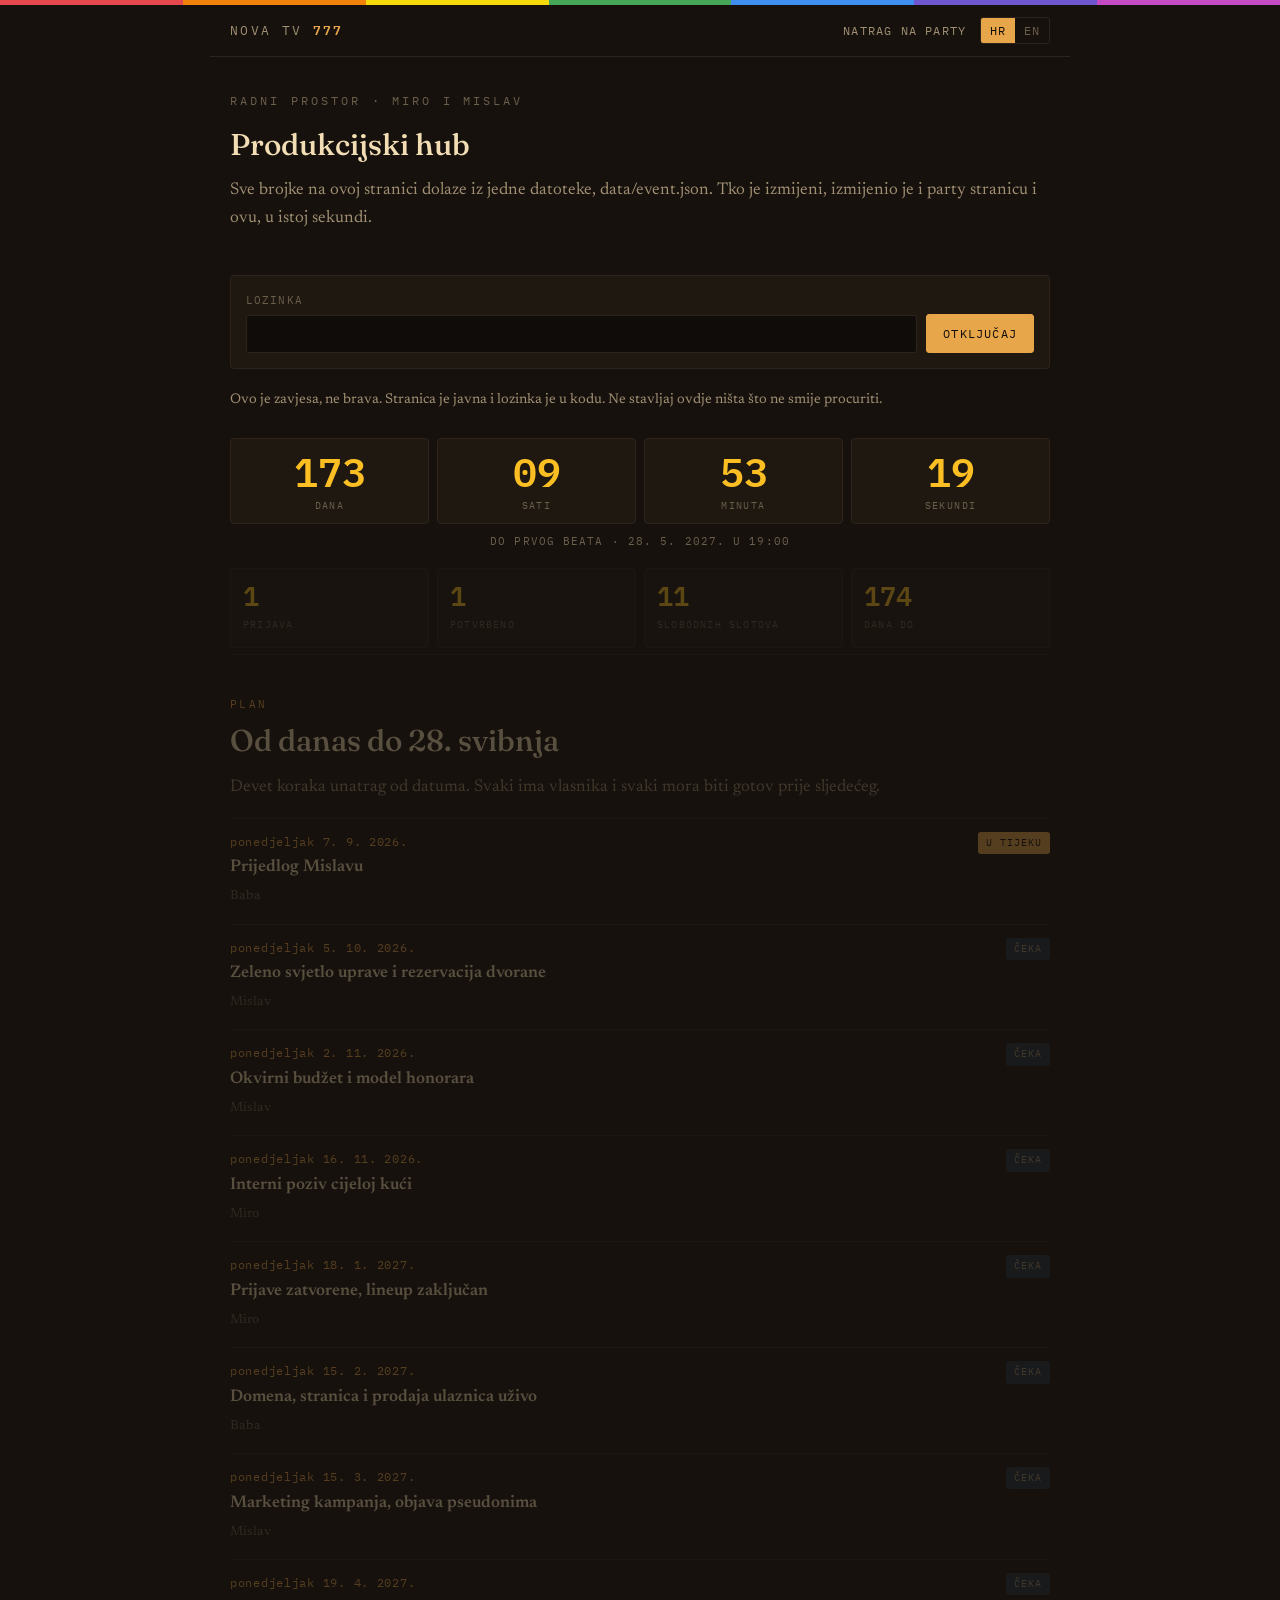
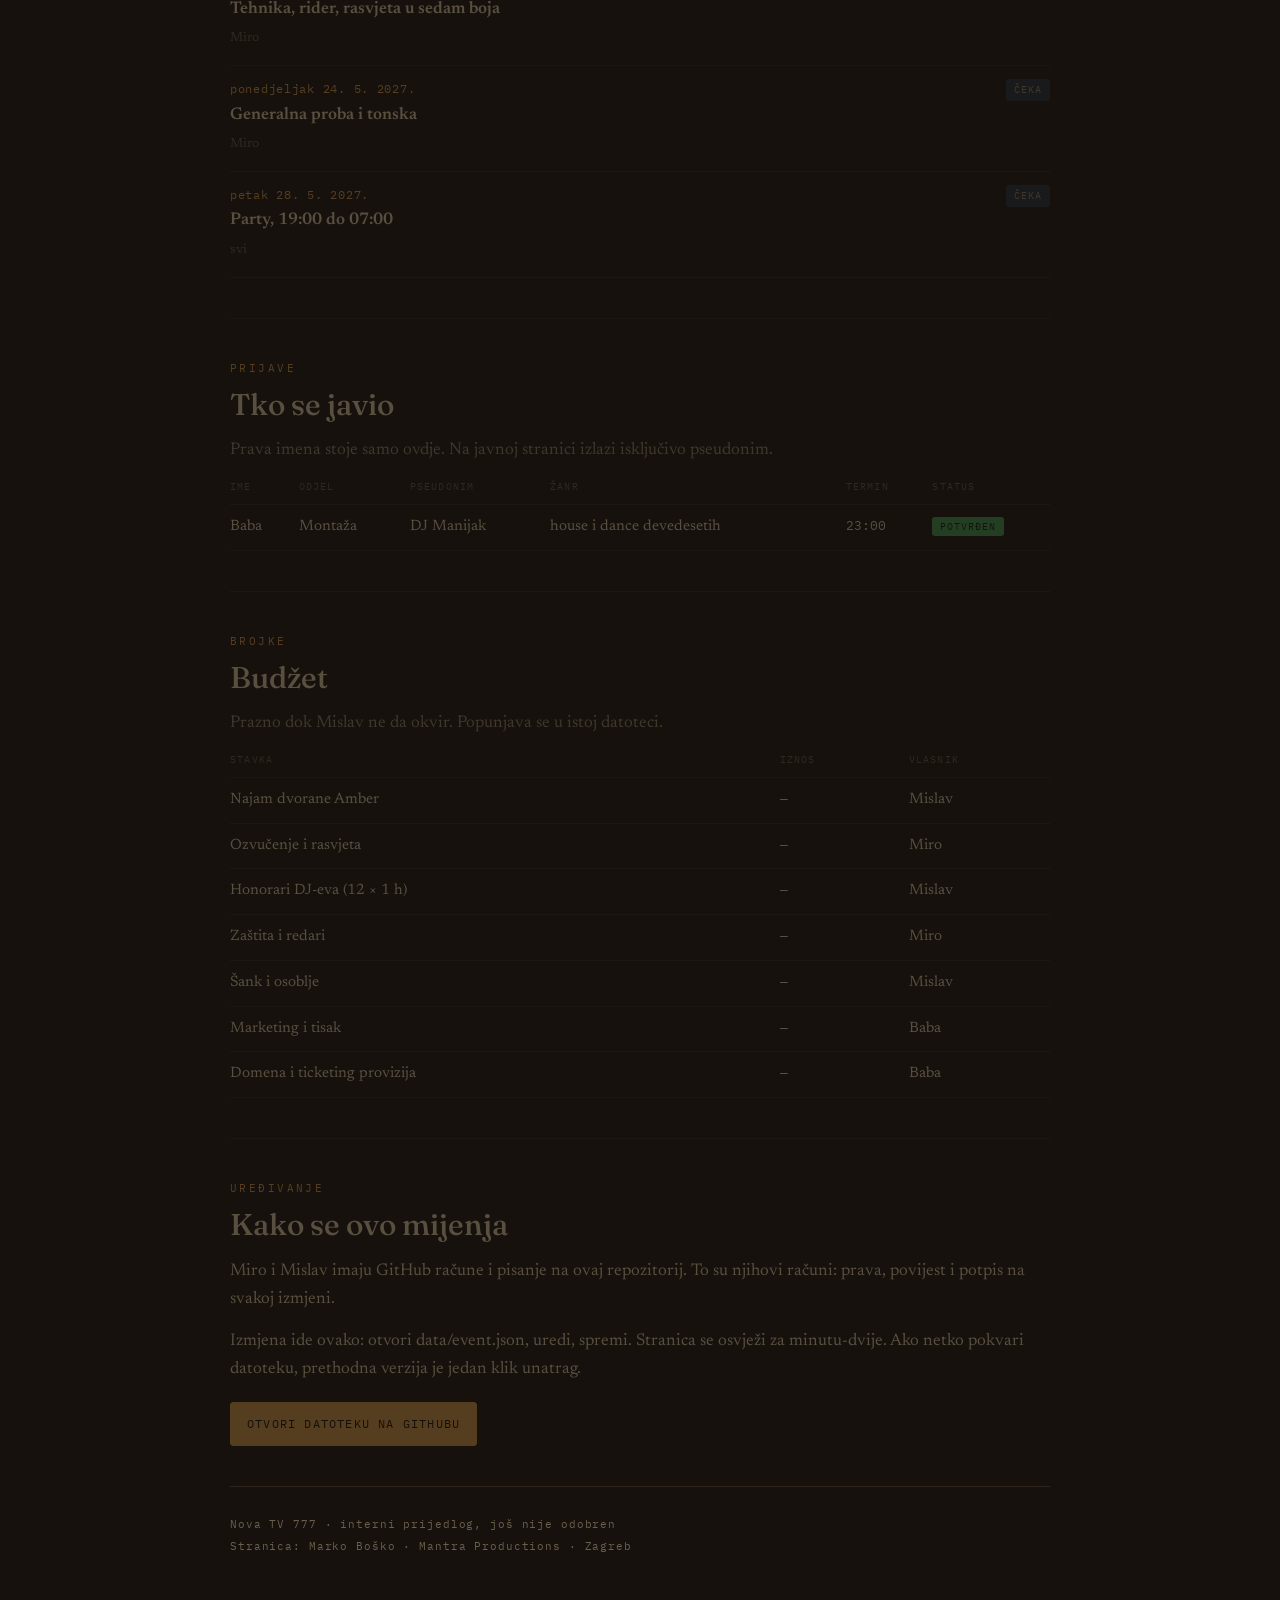
==== hub.html @ bfc9eb7d "Nova TV 777: public page and producer hub, HR/EN, countdown to 28.5.2027" ====
<!DOCTYPE html>
<html lang="hr">
<head>
<meta charset="utf-8">
<meta name="viewport" content="width=device-width, initial-scale=1">
<title>Nova TV 777 · Hub</title>
<meta name="robots" content="noindex">
<link rel="preconnect" href="https://fonts.googleapis.com">
<link rel="preconnect" href="https://fonts.gstatic.com" crossorigin>
<link href="https://fonts.googleapis.com/css2?family=Fraunces:opsz,wght@9..144,400;9..144,500;9..144,600&family=Newsreader:wght@300;400;600&family=IBM+Plex+Mono:wght@400;600&display=swap" rel="stylesheet">
<link rel="stylesheet" href="style.css">
</head>
<body>

<div class="spine"><i></i><i></i><i></i><i></i><i></i><i></i><i></i></div>

<div class="topbar">
  <a class="brandmark" href="index.html">NOVA TV <b>777</b></a>
  <div class="navlinks">
    <a href="index.html" data-i18n="nav_back">Natrag na party</a>
    <div class="langswitch">
      <button data-lang="hr" aria-pressed="true">HR</button>
      <button data-lang="en" aria-pressed="false">EN</button>
    </div>
  </div>
</div>

<div class="wrap">

  <div class="hero" style="padding:34px 0 8px;text-align:left">
    <p class="eyebrow" data-i18n="hub_eyebrow">Radni prostor</p>
    <h2 data-i18n="hub_h">Produkcijski hub</h2>
    <p class="dek" data-i18n="hub_lead"></p>
  </div>

  <div class="gate">
    <div>
      <label for="gate-in" data-i18n="hub_gate_l">Lozinka</label>
      <input type="password" id="gate-in" autocomplete="off">
    </div>
    <button class="btn" id="gate-btn" data-i18n="hub_gate_b">Otključaj</button>
  </div>
  <p class="small" id="gate-msg" data-i18n="hub_gate_n"></p>

  <div class="countdown" id="cd">
    <div class="cd-cell"><div class="cd-num" id="cd-d">—</div><div class="cd-lab" data-i18n="cd_days">dana</div></div>
    <div class="cd-cell"><div class="cd-num" id="cd-h">—</div><div class="cd-lab" data-i18n="cd_hours">sati</div></div>
    <div class="cd-cell"><div class="cd-num" id="cd-m">—</div><div class="cd-lab" data-i18n="cd_mins">minuta</div></div>
    <div class="cd-cell"><div class="cd-num" id="cd-s">—</div><div class="cd-lab" data-i18n="cd_secs">sekundi</div></div>
  </div>
  <p class="cd-foot" id="cd-foot" data-i18n="cd_foot"></p>

  <div id="vault" class="locked">

    <div class="stats" id="stats"></div>

    <section id="plan">
      <p class="kicker" data-i18n="tl_kick">Plan</p>
      <h2 data-i18n="tl_h">Od danas do 28. svibnja</h2>
      <p class="dek" data-i18n="tl_lead"></p>
      <div class="tl" id="timeline"></div>
    </section>

    <section id="djs">
      <p class="kicker" data-i18n="dj_kick">Prijave</p>
      <h2 data-i18n="dj_h">Tko se javio</h2>
      <p class="dek" data-i18n="dj_lead"></p>
      <table class="tbl">
        <thead><tr>
          <th data-i18n="th_name">Ime</th>
          <th class="hide-s" data-i18n="th_dept">Odjel</th>
          <th data-i18n="th_pseu">Pseudonim</th>
          <th class="hide-s" data-i18n="th_genre">Žanr</th>
          <th data-i18n="th_slot">Termin</th>
          <th data-i18n="th_stat">Status</th>
        </tr></thead>
        <tbody id="apps-body"></tbody>
      </table>
    </section>

    <section id="budget">
      <p class="kicker" data-i18n="budget_kick">Brojke</p>
      <h2 data-i18n="budget_h">Budžet</h2>
      <p class="dek" data-i18n="budget_lead"></p>
      <table class="tbl">
        <thead><tr>
          <th data-i18n="th_item">Stavka</th>
          <th data-i18n="th_amount">Iznos</th>
          <th class="hide-s" data-i18n="th_who">Vlasnik</th>
        </tr></thead>
        <tbody id="budget-body"></tbody>
      </table>
    </section>

    <section id="editing">
      <p class="kicker" data-i18n="edit_kick">Uređivanje</p>
      <h2 data-i18n="edit_h">Kako se ovo mijenja</h2>
      <p data-i18n="edit_p1"></p>
      <p data-i18n="edit_p2"></p>
      <div class="btnrow">
        <a class="btn" id="edit-link" href="#" target="_blank" rel="noopener" data-i18n="edit_btn">Otvori datoteku na GitHubu</a>
      </div>
    </section>

  </div>

  <div class="foot">
    <div data-i18n="foot_1"></div>
    <div data-i18n="foot_2"></div>
  </div>

</div>

<script src="i18n.js"></script>
<script src="app.js"></script>
<script>
/* A curtain, not a lock. Said plainly on the page itself. */
const GATE = "sedam";

function openVault() {
  document.getElementById("vault").classList.remove("locked");
  try { sessionStorage.setItem("nova777_gate", "1"); } catch (e) {}
}

document.getElementById("gate-btn").addEventListener("click", () => {
  const v = (document.getElementById("gate-in").value || "").trim().toLowerCase();
  if (v === GATE) { openVault(); document.getElementById("gate-msg").textContent = ""; }
  else { document.getElementById("gate-msg").textContent = t("hub_wrong"); }
});
document.getElementById("gate-in").addEventListener("keydown", e => {
  if (e.key === "Enter") document.getElementById("gate-btn").click();
});
try { if (sessionStorage.getItem("nova777_gate") === "1") openVault(); } catch (e) {}

document.addEventListener("langchange", () => {
  const repo = (DATA && DATA.event && DATA.event.repo) || "markoboskoauroville/NOVA_TV_777";
  document.getElementById("edit-link").href =
    "https://github.com/" + repo + "/edit/main/data/event.json";
});
</script>
</body>
</html>
---- style.css ----
/* NOVA TV 777 — shared stylesheet
   Design language: MANTRA_MANIFEST/modules/design-language.md
   Near-black warm base, amber accent, colour carries state, nothing goes off screen. */

:root {
  --bg:        #16110D;
  --bg-raise:  #1F1811;
  --bg-sunk:   #100C09;
  --line:      #2E241B;
  --ink:       #F2DDB4;
  --ink-dim:   #A08F72;
  --ink-faint: #6B5F4C;
  --amber:     #E8A64B;
  --amber-hi:  #FBBF24;
  --slate:     #23303D;
  --green:     #46A758;
  --red:       #EF4444;

  /* the seven */
  --c1: #E5484D;
  --c2: #F2820C;
  --c3: #F5D90A;
  --c4: #46A758;
  --c5: #3E8FF0;
  --c6: #6E56CF;
  --c7: #C44BC4;

  --gap: 18px;
  --maxw: 860px;
}

* { box-sizing: border-box; }

html { -webkit-text-size-adjust: 100%; }

body {
  margin: 0;
  background: var(--bg);
  color: var(--ink);
  font-family: "Newsreader", Georgia, serif;
  font-size: 17px;
  line-height: 1.65;
  overflow-wrap: break-word;
}

.wrap { max-width: var(--maxw); margin: 0 auto; padding: 0 20px; }

/* ── the seven-colour spine ───────────────────────────── */
.spine { display: flex; height: 5px; width: 100%; }
.spine i { flex: 1 1 0; }
.spine i:nth-child(1){background:var(--c1)} .spine i:nth-child(2){background:var(--c2)}
.spine i:nth-child(3){background:var(--c3)} .spine i:nth-child(4){background:var(--c4)}
.spine i:nth-child(5){background:var(--c5)} .spine i:nth-child(6){background:var(--c6)}
.spine i:nth-child(7){background:var(--c7)}

/* ── top bar: balanced, two ends and a middle ─────────── */
.topbar {
  display: flex; align-items: center; justify-content: space-between;
  gap: 12px; padding: 12px 20px; border-bottom: 1px solid var(--line);
  max-width: var(--maxw); margin: 0 auto;
}
.brandmark {
  font-family: "IBM Plex Mono", monospace; font-size: 13px; letter-spacing: .18em;
  color: var(--ink-dim); text-transform: uppercase; text-decoration: none;
}
.brandmark b { color: var(--amber); font-weight: 600; }
.navlinks { display: flex; gap: 14px; align-items: center; }
.navlinks a {
  font-family: "IBM Plex Mono", monospace; font-size: 12px; letter-spacing: .1em;
  color: var(--ink-dim); text-decoration: none; text-transform: uppercase;
}
.navlinks a:hover, .navlinks a.on { color: var(--amber); }

.langswitch { display: flex; border: 1px solid var(--line); border-radius: 3px; overflow: hidden; }
.langswitch button {
  font-family: "IBM Plex Mono", monospace; font-size: 12px; letter-spacing: .08em;
  background: transparent; color: var(--ink-faint); border: 0;
  padding: 5px 9px; cursor: pointer; transition: color .12s, background .12s;
}
.langswitch button[aria-pressed="true"] { background: var(--amber); color: var(--bg-sunk); }

/* ── hero ─────────────────────────────────────────────── */
.hero { padding: 46px 0 34px; text-align: center; }
.eyebrow {
  font-family: "IBM Plex Mono", monospace; font-size: 12px; letter-spacing: .26em;
  text-transform: uppercase; color: var(--ink-faint); margin: 0 0 16px;
}
.triple {
  font-family: "Fraunces", Georgia, serif; font-weight: 600;
  font-size: clamp(76px, 26vw, 190px); line-height: .82; margin: 0;
  letter-spacing: -.02em;
  background: linear-gradient(100deg, var(--c1), var(--c2) 18%, var(--c3) 34%,
              var(--c4) 50%, var(--c5) 66%, var(--c6) 82%, var(--c7));
  -webkit-background-clip: text; background-clip: text; color: transparent;
}
h1.hero-title {
  font-family: "Fraunces", Georgia, serif; font-weight: 500;
  font-size: clamp(22px, 5.6vw, 34px); line-height: 1.2;
  margin: 14px 0 6px; color: var(--ink);
}
.hero-sub { color: var(--ink-dim); margin: 0 0 4px; font-size: 16px; }
.hero-when {
  font-family: "IBM Plex Mono", monospace; font-size: 13px; letter-spacing: .06em;
  color: var(--amber); margin: 10px 0 0;
}

/* ── countdown ────────────────────────────────────────── */
.countdown {
  display: grid; grid-template-columns: repeat(4, 1fr); gap: 8px;
  margin: 26px 0 8px;
}
.cd-cell {
  background: var(--bg-raise); border: 1px solid var(--line); border-radius: 4px;
  padding: 12px 4px 9px; text-align: center;
}
.cd-num {
  font-family: "IBM Plex Mono", monospace; font-weight: 600;
  font-size: clamp(24px, 7.4vw, 40px); line-height: 1; color: var(--amber-hi);
  font-variant-numeric: tabular-nums;
}
.cd-lab {
  font-family: "IBM Plex Mono", monospace; font-size: 10px; letter-spacing: .14em;
  text-transform: uppercase; color: var(--ink-faint); margin-top: 7px;
}
.cd-foot {
  font-family: "IBM Plex Mono", monospace; font-size: 11px; letter-spacing: .1em;
  color: var(--ink-faint); text-align: center; text-transform: uppercase; margin: 0 0 8px;
}

/* ── sections ─────────────────────────────────────────── */
section { padding: 40px 0; border-top: 1px solid var(--line); }
.kicker {
  font-family: "IBM Plex Mono", monospace; font-size: 11px; letter-spacing: .22em;
  text-transform: uppercase; color: var(--amber); margin: 0 0 10px;
}
h2 {
  font-family: "Fraunces", Georgia, serif; font-weight: 500;
  font-size: clamp(23px, 5vw, 30px); line-height: 1.22; margin: 0 0 14px;
}
h3 {
  font-family: "Fraunces", Georgia, serif; font-weight: 500;
  font-size: 19px; margin: 26px 0 8px;
}
p { margin: 0 0 14px; }
.dek { color: var(--ink-dim); }
.small { font-size: 14px; color: var(--ink-dim); }

/* ── the coincidences ledger ──────────────────────────── */
.ledger { border-top: 1px solid var(--line); margin-top: 18px; }
.ledger-row {
  display: grid; grid-template-columns: 46px 1fr; gap: 14px;
  padding: 13px 0; border-bottom: 1px solid var(--line); align-items: start;
}
.ledger-n {
  font-family: "IBM Plex Mono", monospace; font-size: 22px; font-weight: 600;
  line-height: 1.1; color: var(--amber);
}
.ledger-row:nth-child(1) .ledger-n { color: var(--c1); }
.ledger-row:nth-child(2) .ledger-n { color: var(--c2); }
.ledger-row:nth-child(3) .ledger-n { color: var(--c3); }
.ledger-row:nth-child(4) .ledger-n { color: var(--c4); }
.ledger-row:nth-child(5) .ledger-n { color: var(--c5); }
.ledger-row:nth-child(6) .ledger-n { color: var(--c6); }
.ledger-row:nth-child(7) .ledger-n { color: var(--c7); }
.ledger-t { font-weight: 600; display: block; margin-bottom: 1px; }
.ledger-d { color: var(--ink-dim); font-size: 15px; }

/* ── slot grid ────────────────────────────────────────── */
.slots { display: grid; grid-template-columns: 1fr; gap: 7px; margin-top: 16px; }
@media (min-width: 620px) { .slots { grid-template-columns: 1fr 1fr; } }
.slot {
  display: grid; grid-template-columns: 62px minmax(0, 1fr) auto; gap: 12px; align-items: center;
  background: var(--bg-raise); border: 1px solid var(--line);
  border-radius: 4px; padding: 11px 13px;
}
/* A grid child defaults to min-width:auto, which lets one long word push the row
   off the screen no matter what overflow-wrap says. Measured at 390px, 29.8.2026. */
.slot > *, .tl-row > *, .ledger-row > * { min-width: 0; }
.slot-name, .slot-genre, .tl-title, .ledger-d { overflow-wrap: anywhere; }
.slot-h {
  font-family: "IBM Plex Mono", monospace; font-size: 15px; color: var(--ink);
  font-variant-numeric: tabular-nums;
}
.slot-name { font-weight: 600; display: block; line-height: 1.3; }
.slot-genre { font-size: 13px; color: var(--ink-faint); }
.slot.is-open .slot-name { color: var(--ink-faint); font-weight: 400; font-style: italic; }

.pill {
  font-family: "IBM Plex Mono", monospace; font-size: 10px; letter-spacing: .1em;
  text-transform: uppercase; padding: 3px 8px; border-radius: 3px; white-space: nowrap;
  background: var(--slate); color: var(--ink-dim);
}
.pill.s-confirmed { background: var(--green); color: #06210C; }
.pill.s-held      { background: var(--amber); color: var(--bg-sunk); }
.pill.s-open      { background: var(--slate); color: var(--ink-faint); }
.pill.s-done      { background: var(--green); color: #06210C; }
.pill.s-active    { background: var(--amber); color: var(--bg-sunk); }
.pill.s-waiting   { background: var(--slate); color: var(--ink-dim); }
.pill.s-blocked   { background: var(--red); color: #2A0606; }

/* ── timeline ─────────────────────────────────────────── */
.tl { border-top: 1px solid var(--line); margin-top: 16px; }
.tl-row {
  display: grid; grid-template-columns: 1fr auto; gap: 10px;
  padding: 13px 0; border-bottom: 1px solid var(--line); align-items: start;
}
.tl-date {
  font-family: "IBM Plex Mono", monospace; font-size: 12px; letter-spacing: .06em;
  color: var(--amber); display: block; margin-bottom: 3px;
}
.tl-title { font-weight: 600; display: block; }
.tl-owner { font-size: 13px; color: var(--ink-faint); }

/* ── stat strip ───────────────────────────────────────── */
.stats { display: grid; grid-template-columns: repeat(2, 1fr); gap: 8px; margin: 18px 0 6px; }
@media (min-width: 560px) { .stats { grid-template-columns: repeat(4, 1fr); } }
.stat {
  background: var(--bg-raise); border: 1px solid var(--line);
  border-radius: 4px; padding: 13px 12px;
}
.stat-n {
  font-family: "IBM Plex Mono", monospace; font-size: 27px; font-weight: 600;
  line-height: 1; color: var(--amber-hi); font-variant-numeric: tabular-nums;
}
.stat-l {
  font-family: "IBM Plex Mono", monospace; font-size: 10px; letter-spacing: .12em;
  text-transform: uppercase; color: var(--ink-faint); margin-top: 8px;
}

/* ── table ────────────────────────────────────────────── */
.tbl { width: 100%; border-collapse: collapse; margin-top: 14px; font-size: 15px; }
.tbl th {
  text-align: left; font-family: "IBM Plex Mono", monospace; font-size: 10px;
  letter-spacing: .12em; text-transform: uppercase; color: var(--ink-faint);
  font-weight: 400; padding: 0 10px 8px 0; border-bottom: 1px solid var(--line);
}
.tbl td { padding: 10px 10px 10px 0; border-bottom: 1px solid var(--line); vertical-align: top; }
.tbl td:last-child, .tbl th:last-child { padding-right: 0; }
.tbl .mono { font-family: "IBM Plex Mono", monospace; font-size: 13px; }
@media (max-width: 520px) { .tbl .hide-s { display: none; } }

/* ── forms & buttons ──────────────────────────────────── */
label {
  display: block; font-family: "IBM Plex Mono", monospace; font-size: 11px;
  letter-spacing: .1em; text-transform: uppercase; color: var(--ink-faint);
  margin: 14px 0 5px;
}
input[type=text], input[type=email], input[type=password], select, textarea {
  width: 100%; background: var(--bg-sunk); border: 1px solid var(--line);
  color: var(--ink); border-radius: 3px; padding: 10px 11px;
  font-family: "Newsreader", Georgia, serif; font-size: 16px;
}
textarea { min-height: 92px; resize: vertical; }
input:focus, select:focus, textarea:focus { outline: 1px solid var(--amber); border-color: var(--amber); }

.btnrow { display: flex; flex-wrap: wrap; gap: 9px; margin-top: 18px; }
.btn {
  font-family: "IBM Plex Mono", monospace; font-size: 12px; letter-spacing: .1em;
  text-transform: uppercase; padding: 11px 16px; border-radius: 3px; cursor: pointer;
  border: 1px solid var(--amber); background: var(--amber); color: var(--bg-sunk);
  text-decoration: none; display: inline-block; transition: opacity .12s;
}
.btn.ghost { background: transparent; color: var(--amber); }
.btn:hover { opacity: .84; }
.btn[disabled], .btn.inactive { opacity: .34; pointer-events: none; }

.note {
  background: var(--bg-raise); border: 1px solid var(--line); border-left: 3px solid var(--amber);
  border-radius: 3px; padding: 13px 15px; margin: 18px 0; font-size: 15px; color: var(--ink-dim);
}
.note b { color: var(--ink); }

/* ── gate ─────────────────────────────────────────────── */
.gate {
  background: var(--bg-raise); border: 1px solid var(--line); border-radius: 4px;
  padding: 15px; margin: 20px 0; display: grid; gap: 9px;
}
@media (min-width: 520px) { .gate { grid-template-columns: 1fr auto; align-items: end; } }
.gate label { margin-top: 0; }
.locked { opacity: .30; pointer-events: none; }

.foot {
  border-top: 1px solid var(--line); padding: 26px 0 44px;
  font-family: "IBM Plex Mono", monospace; font-size: 11px; letter-spacing: .08em;
  color: var(--ink-faint); line-height: 2;
}
.foot a { color: var(--ink-dim); }
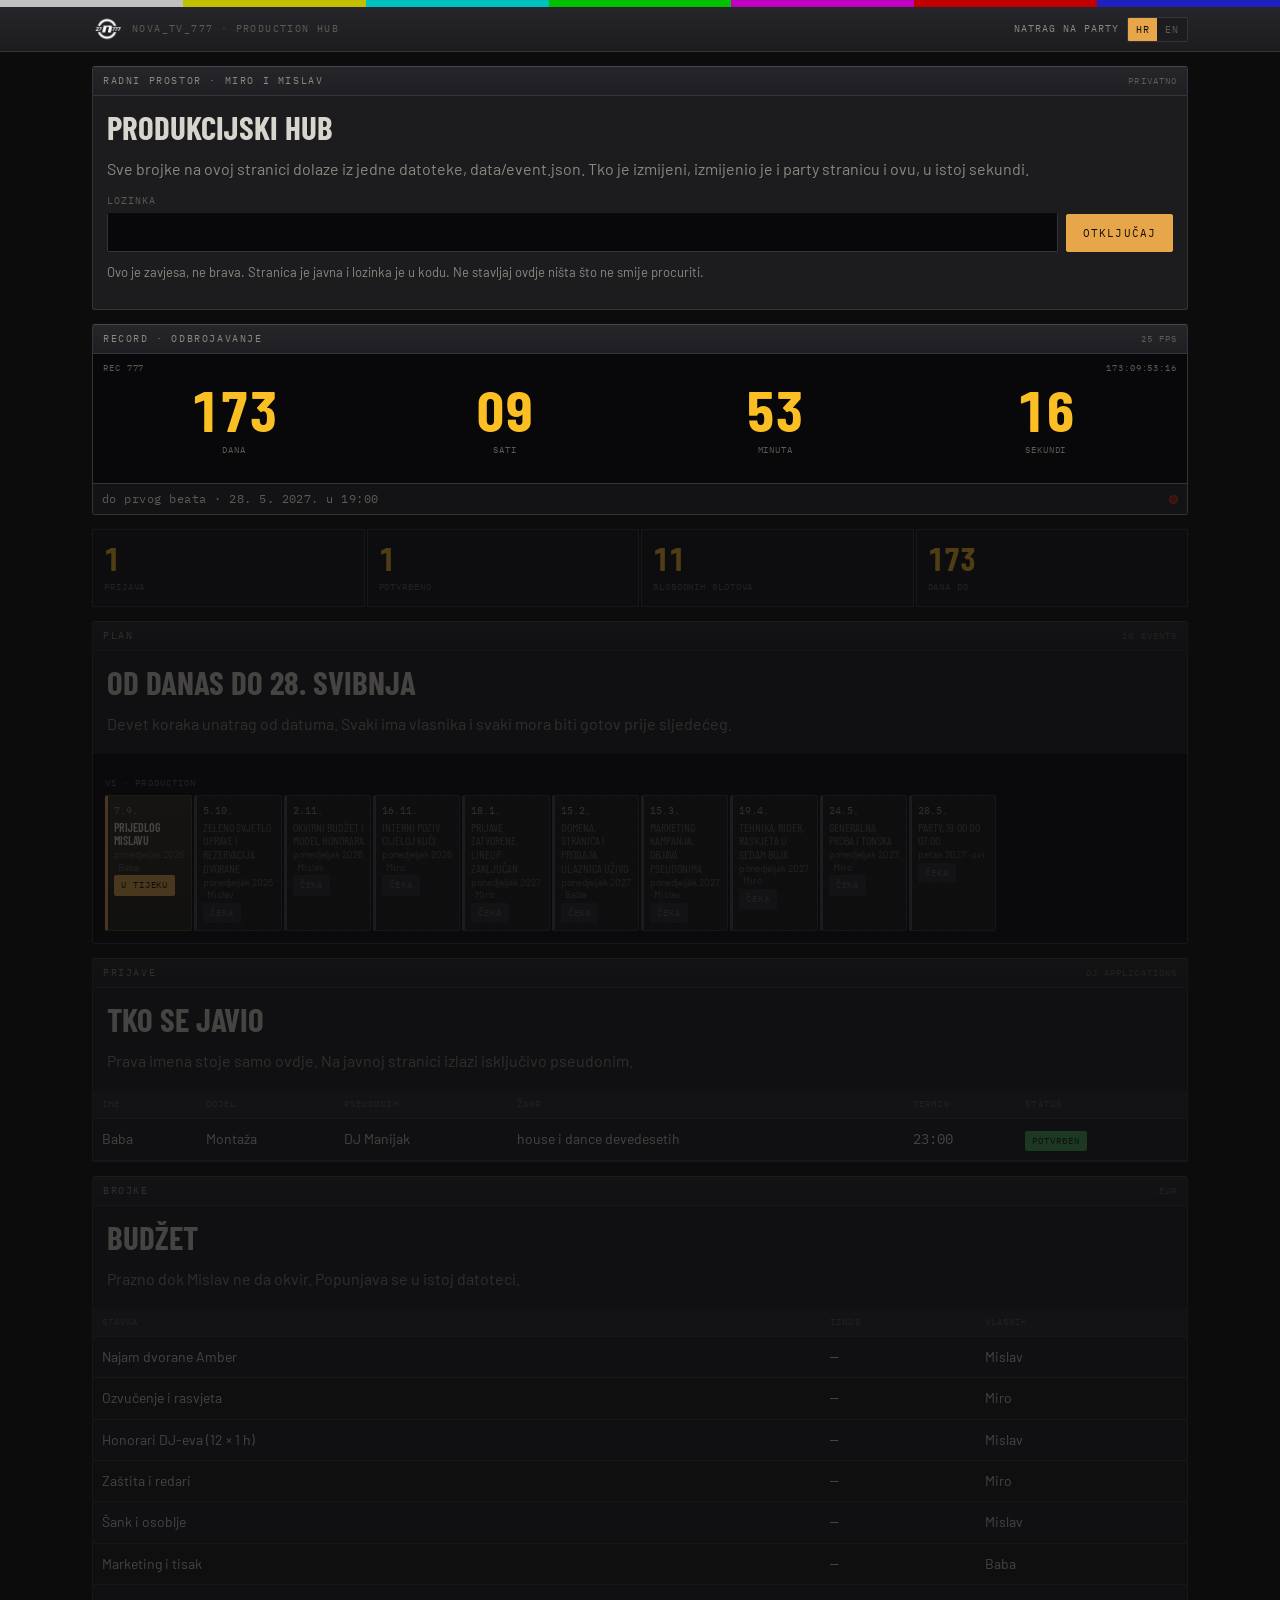
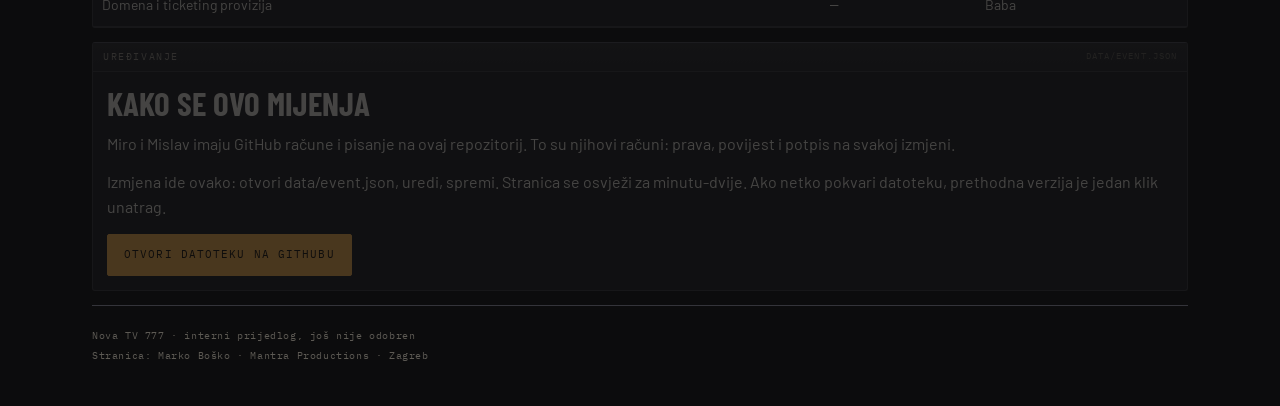
==== commit df5cff8b: "Avid Media Composer redesign: SMPTE leader, crew anthem deck with real VU, timeline lineup, studio p" ====
--- a/hub.html
+++ b/hub.html
@@ -5,67 +5,100 @@
 <meta name="viewport" content="width=device-width, initial-scale=1">
 <title>Nova TV 777 · Hub</title>
 <meta name="robots" content="noindex">
+<link rel="icon" href="assets/favicon.png">
 <link rel="preconnect" href="https://fonts.googleapis.com">
 <link rel="preconnect" href="https://fonts.gstatic.com" crossorigin>
-<link href="https://fonts.googleapis.com/css2?family=Fraunces:opsz,wght@9..144,400;9..144,500;9..144,600&family=Newsreader:wght@300;400;600&family=IBM+Plex+Mono:wght@400;600&display=swap" rel="stylesheet">
+<link href="https://fonts.googleapis.com/css2?family=Barlow:wght@400;500;600&family=Barlow+Condensed:wght@500;600;700&family=IBM+Plex+Mono:wght@400;500&display=swap" rel="stylesheet">
 <link rel="stylesheet" href="style.css">
 </head>
 <body>
 
 <div class="spine"><i></i><i></i><i></i><i></i><i></i><i></i><i></i></div>
 
-<div class="topbar">
-  <a class="brandmark" href="index.html">NOVA TV <b>777</b></a>
-  <div class="navlinks">
+<div class="menubar"><div class="menubar-in">
+  <div class="mb-left">
+    <img class="mb-logo" src="assets/logo.png" alt="Nova TV 27 777">
+    <span class="mb-title">NOVA_TV_777 · PRODUCTION HUB</span>
+  </div>
+  <div class="mb-right">
     <a href="index.html" data-i18n="nav_back">Natrag na party</a>
     <div class="langswitch">
       <button data-lang="hr" aria-pressed="true">HR</button>
       <button data-lang="en" aria-pressed="false">EN</button>
     </div>
   </div>
-</div>
+</div></div>
 
 <div class="wrap">
 
-  <div class="hero" style="padding:34px 0 8px;text-align:left">
-    <p class="eyebrow" data-i18n="hub_eyebrow">Radni prostor</p>
-    <h2 data-i18n="hub_h">Produkcijski hub</h2>
-    <p class="dek" data-i18n="hub_lead"></p>
+  <div class="panel">
+    <div class="panel-head">
+      <span class="panel-name" data-i18n="hub_eyebrow">Radni prostor · Miro i Mislav</span>
+      <span class="panel-tag" data-i18n="hub_tag">PRIVATNO</span>
+    </div>
+    <div class="panel-body">
+      <h2 data-i18n="hub_h">Produkcijski hub</h2>
+      <p class="dek" data-i18n="hub_lead"></p>
+      <div class="gate">
+        <div>
+          <label for="gate-in" data-i18n="hub_gate_l">Lozinka</label>
+          <input type="password" id="gate-in" autocomplete="off">
+        </div>
+        <button class="btn" id="gate-btn" type="button" data-i18n="hub_gate_b">Otključaj</button>
+      </div>
+      <p class="small" id="gate-msg" data-i18n="hub_gate_n" style="margin-top:10px"></p>
+    </div>
   </div>
 
-  <div class="gate">
-    <div>
-      <label for="gate-in" data-i18n="hub_gate_l">Lozinka</label>
-      <input type="password" id="gate-in" autocomplete="off">
+  <div class="panel">
+    <div class="panel-head">
+      <span class="panel-name" data-i18n="rec_head">Record · Odbrojavanje</span>
+      <span class="panel-tag">25 FPS</span>
     </div>
-    <button class="btn" id="gate-btn" data-i18n="hub_gate_b">Otključaj</button>
+    <div class="mon-screen" style="aspect-ratio:auto;padding:26px 0">
+      <div class="cd-slate"><span>REC 777</span><span id="rec-tc" class="mono">00:00:00:00</span></div>
+      <div class="cd-grid">
+        <div class="cd-cell"><div class="cd-num" id="cd-d">—</div><div class="cd-lab" data-i18n="cd_days">dana</div></div>
+        <div class="cd-cell"><div class="cd-num" id="cd-h">—</div><div class="cd-lab" data-i18n="cd_hours">sati</div></div>
+        <div class="cd-cell"><div class="cd-num" id="cd-m">—</div><div class="cd-lab" data-i18n="cd_mins">min</div></div>
+        <div class="cd-cell"><div class="cd-num" id="cd-s">—</div><div class="cd-lab" data-i18n="cd_secs">sek</div></div>
+      </div>
+    </div>
+    <div class="mon-bar">
+      <span class="tc dim mono" id="cd-foot" data-i18n="cd_foot"></span>
+      <span class="tally"></span>
+    </div>
   </div>
-  <p class="small" id="gate-msg" data-i18n="hub_gate_n"></p>
-
-  <div class="countdown" id="cd">
-    <div class="cd-cell"><div class="cd-num" id="cd-d">—</div><div class="cd-lab" data-i18n="cd_days">dana</div></div>
-    <div class="cd-cell"><div class="cd-num" id="cd-h">—</div><div class="cd-lab" data-i18n="cd_hours">sati</div></div>
-    <div class="cd-cell"><div class="cd-num" id="cd-m">—</div><div class="cd-lab" data-i18n="cd_mins">minuta</div></div>
-    <div class="cd-cell"><div class="cd-num" id="cd-s">—</div><div class="cd-lab" data-i18n="cd_secs">sekundi</div></div>
-  </div>
-  <p class="cd-foot" id="cd-foot" data-i18n="cd_foot"></p>
 
   <div id="vault" class="locked">
 
     <div class="stats" id="stats"></div>
 
-    <section id="plan">
-      <p class="kicker" data-i18n="tl_kick">Plan</p>
-      <h2 data-i18n="tl_h">Od danas do 28. svibnja</h2>
-      <p class="dek" data-i18n="tl_lead"></p>
-      <div class="tl" id="timeline"></div>
-    </section>
+    <div class="panel">
+      <div class="panel-head">
+        <span class="panel-name" data-i18n="tl_kick">Timeline · plan</span>
+        <span class="panel-tag">10 EVENTS</span>
+      </div>
+      <div class="panel-body" style="padding-bottom:6px">
+        <h2 data-i18n="tl_h">Od danas do 28. svibnja</h2>
+        <p class="dek" data-i18n="tl_lead"></p>
+      </div>
+      <div class="tlwrap">
+        <div class="tl-head">V1 · PRODUCTION</div>
+        <div class="tl-track" id="timeline"></div>
+      </div>
+    </div>
 
-    <section id="djs">
-      <p class="kicker" data-i18n="dj_kick">Prijave</p>
-      <h2 data-i18n="dj_h">Tko se javio</h2>
-      <p class="dek" data-i18n="dj_lead"></p>
-      <table class="tbl">
+    <div class="panel">
+      <div class="panel-head">
+        <span class="panel-name" data-i18n="dj_kick">Bin · prijave</span>
+        <span class="panel-tag">DJ APPLICATIONS</span>
+      </div>
+      <div class="panel-body" style="padding-bottom:6px">
+        <h2 data-i18n="dj_h">Tko se javio</h2>
+        <p class="dek" data-i18n="dj_lead"></p>
+      </div>
+      <table class="bin">
         <thead><tr>
           <th data-i18n="th_name">Ime</th>
           <th class="hide-s" data-i18n="th_dept">Odjel</th>
@@ -76,13 +109,18 @@
         </tr></thead>
         <tbody id="apps-body"></tbody>
       </table>
-    </section>
+    </div>
 
-    <section id="budget">
-      <p class="kicker" data-i18n="budget_kick">Brojke</p>
-      <h2 data-i18n="budget_h">Budžet</h2>
-      <p class="dek" data-i18n="budget_lead"></p>
-      <table class="tbl">
+    <div class="panel">
+      <div class="panel-head">
+        <span class="panel-name" data-i18n="budget_kick">Bin · brojke</span>
+        <span class="panel-tag">EUR</span>
+      </div>
+      <div class="panel-body" style="padding-bottom:6px">
+        <h2 data-i18n="budget_h">Budžet</h2>
+        <p class="dek" data-i18n="budget_lead"></p>
+      </div>
+      <table class="bin">
         <thead><tr>
           <th data-i18n="th_item">Stavka</th>
           <th data-i18n="th_amount">Iznos</th>
@@ -90,53 +128,54 @@
         </tr></thead>
         <tbody id="budget-body"></tbody>
       </table>
-    </section>
+    </div>
 
-    <section id="editing">
-      <p class="kicker" data-i18n="edit_kick">Uređivanje</p>
-      <h2 data-i18n="edit_h">Kako se ovo mijenja</h2>
-      <p data-i18n="edit_p1"></p>
-      <p data-i18n="edit_p2"></p>
-      <div class="btnrow">
-        <a class="btn" id="edit-link" href="#" target="_blank" rel="noopener" data-i18n="edit_btn">Otvori datoteku na GitHubu</a>
+    <div class="panel">
+      <div class="panel-head">
+        <span class="panel-name" data-i18n="edit_kick">Uređivanje</span>
+        <span class="panel-tag">data/event.json</span>
       </div>
-    </section>
-
+      <div class="panel-body">
+        <h2 data-i18n="edit_h">Kako se ovo mijenja</h2>
+        <p data-i18n="edit_p1"></p>
+        <p data-i18n="edit_p2"></p>
+        <div class="btnrow">
+          <a class="btn" id="edit-link" href="#" target="_blank" rel="noopener" data-i18n="edit_btn">Otvori na GitHubu</a>
+        </div>
+      </div>
+    </div>
   </div>
 
   <div class="foot">
     <div data-i18n="foot_1"></div>
     <div data-i18n="foot_2"></div>
   </div>
-
 </div>
 
 <script src="i18n.js"></script>
 <script src="app.js"></script>
 <script>
-/* A curtain, not a lock. Said plainly on the page itself. */
 const GATE = "sedam";
-
 function openVault() {
   document.getElementById("vault").classList.remove("locked");
-  try { sessionStorage.setItem("nova777_gate", "1"); } catch (e) {}
+  try { sessionStorage.setItem("nova777_gate","1"); } catch (e) {}
 }
-
 document.getElementById("gate-btn").addEventListener("click", () => {
-  const v = (document.getElementById("gate-in").value || "").trim().toLowerCase();
+  const v = (document.getElementById("gate-in").value||"").trim().toLowerCase();
   if (v === GATE) { openVault(); document.getElementById("gate-msg").textContent = ""; }
   else { document.getElementById("gate-msg").textContent = t("hub_wrong"); }
 });
 document.getElementById("gate-in").addEventListener("keydown", e => {
   if (e.key === "Enter") document.getElementById("gate-btn").click();
 });
-try { if (sessionStorage.getItem("nova777_gate") === "1") openVault(); } catch (e) {}
-
-document.addEventListener("langchange", () => {
+try { if (sessionStorage.getItem("nova777_gate")==="1") openVault(); } catch (e) {}
+function setEditLink() {
   const repo = (DATA && DATA.event && DATA.event.repo) || "markoboskoauroville/NOVA_TV_777";
   document.getElementById("edit-link").href =
-    "https://github.com/" + repo + "/edit/main/data/event.json";
-});
+    "https://github.com/"+repo+"/edit/main/data/event.json";
+}
+document.addEventListener("langchange", setEditLink);
+setEditLink();
 </script>
 </body>
 </html>
--- a/style.css
+++ b/style.css
@@ -1,287 +1,356 @@
-/* NOVA TV 777 — shared stylesheet
-   Design language: MANTRA_MANIFEST/modules/design-language.md
-   Near-black warm base, amber accent, colour carries state, nothing goes off screen. */
+/* NOVA TV 777 — Avid Media Composer aesthetic on broadcast furniture.
+   MANTRA_MANIFEST/modules/design-language.md
+   Colour carries state. Nothing goes off screen. Measured at 390px. */
 
 :root {
-  --bg:        #16110D;
-  --bg-raise:  #1F1811;
-  --bg-sunk:   #100C09;
-  --line:      #2E241B;
-  --ink:       #F2DDB4;
-  --ink-dim:   #A08F72;
-  --ink-faint: #6B5F4C;
+  /* Avid greys */
+  --mc-black:  #0C0C0D;
+  --mc-deep:   #131315;
+  --mc-panel:  #1C1C1F;
+  --mc-raise:  #26262A;
+  --mc-edge:   #34343A;
+  --mc-hi:     #46464E;
+  --mc-well:   #08080A;
+
+  --ink:       #D8D5CE;
+  --ink-dim:   #8C8880;
+  --ink-faint: #5D5A54;
+
   --amber:     #E8A64B;
   --amber-hi:  #FBBF24;
-  --slate:     #23303D;
   --green:     #46A758;
   --red:       #EF4444;
-
-  /* the seven */
-  --c1: #E5484D;
-  --c2: #F2820C;
-  --c3: #F5D90A;
-  --c4: #46A758;
-  --c5: #3E8FF0;
-  --c6: #6E56CF;
-  --c7: #C44BC4;
-
-  --gap: 18px;
-  --maxw: 860px;
+  --tally:     #FF2A2A;
+
+  /* SMPTE colour bars. Seven of them, which is the whole point. */
+  --b1: #C0C0C0;  --b2: #C0C000;  --b3: #00C0C0;  --b4: #00C000;
+  --b5: #C000C0;  --b6: #C00000;  --b7: #2020C0;
+
+  --b1v: #FFFFFF; --b2v: #FFFF00; --b3v: #00FFFF; --b4v: #00FF00;
+  --b5v: #FF00FF; --b6v: #FF0000; --b7v: #2828FF;
+
+  --maxw: 1120px;
+  --gap: 14px;
 }
 
 * { box-sizing: border-box; }
-
-html { -webkit-text-size-adjust: 100%; }
+html { -webkit-text-size-adjust: 100%; background: var(--mc-black); }
 
 body {
-  margin: 0;
-  background: var(--bg);
-  color: var(--ink);
-  font-family: "Newsreader", Georgia, serif;
-  font-size: 17px;
-  line-height: 1.65;
-  overflow-wrap: break-word;
-}
-
-.wrap { max-width: var(--maxw); margin: 0 auto; padding: 0 20px; }
-
-/* ── the seven-colour spine ───────────────────────────── */
-.spine { display: flex; height: 5px; width: 100%; }
+  margin: 0; background: var(--mc-black); color: var(--ink);
+  font-family: "Barlow", system-ui, sans-serif;
+  font-size: 16px; line-height: 1.6; overflow-wrap: break-word;
+}
+
+.wrap { max-width: var(--maxw); margin: 0 auto; padding: 0 12px; }
+.mono { font-family: "IBM Plex Mono", monospace; font-variant-numeric: tabular-nums; }
+
+/* ══ SMPTE LEADER ══════════════════════════════════════ */
+.leader { position: fixed; inset: 0; z-index: 999; background: #000;
+          display: flex; align-items: center; justify-content: center; }
+.leader.gone { display: none; }
+
+.leader-num {
+  font-family: "Barlow Condensed", sans-serif; font-weight: 700;
+  font-size: min(58vw, 58vh); line-height: 1; color: #fff;
+  font-variant-numeric: tabular-nums; transition: opacity .08s linear;
+}
+.leader.barring .leader-num { opacity: 0; }
+
+.leader-bars { position: absolute; inset: 0; display: flex; opacity: 0;
+               transition: opacity .1s linear; }
+.leader.barring .leader-bars, .leader.collapsing .leader-bars { opacity: 1; }
+.leader-bars .lb {
+  flex: 1 1 0; height: 100%; transform: scaleX(0); transform-origin: center;
+  display: flex; align-items: center; justify-content: center; min-width: 0;
+  transition: transform .32s cubic-bezier(.2,.7,.3,1);
+}
+.leader.barring .leader-bars .lb, .leader.collapsing .leader-bars .lb { transform: scaleX(1); }
+.leader-bars .lb:nth-child(1){background:var(--b1v)} .leader-bars .lb:nth-child(2){background:var(--b2v)}
+.leader-bars .lb:nth-child(3){background:var(--b3v)} .leader-bars .lb:nth-child(4){background:var(--b4v)}
+.leader-bars .lb:nth-child(5){background:var(--b5v)} .leader-bars .lb:nth-child(6){background:var(--b6v)}
+.leader-bars .lb:nth-child(7){background:var(--b7v)}
+.leader-bars .lb b {
+  font-family: "Barlow Condensed", sans-serif; font-weight: 700;
+  font-size: min(11vw, 15vh); color: rgba(0,0,0,.6); line-height: 1;
+  transition: opacity .16s linear;
+}
+.leader-bars .lb:nth-child(6) b, .leader-bars .lb:nth-child(7) b { color: rgba(255,255,255,.78); }
+
+/* the collapse: full-screen bars squeeze down into the spine strip */
+.leader.collapsing { align-items: flex-start; background: transparent; }
+.leader.collapsing .leader-bars { height: 7px; transition: height .6s cubic-bezier(.6,0,.2,1); }
+.leader.collapsing .leader-bars .lb b { opacity: 0; }
+.leader.fading { opacity: 0; transition: opacity .28s linear; pointer-events: none; }
+
+.leader-skip {
+  position: absolute; right: 14px; bottom: 14px; z-index: 2;
+  font-family: "IBM Plex Mono", monospace; font-size: 11px; letter-spacing: .16em;
+  background: rgba(0,0,0,.55); color: #fff; border: 1px solid rgba(255,255,255,.45);
+  padding: 9px 14px; border-radius: 2px; cursor: pointer;
+}
+
+/* ══ SPINE ═════════════════════════════════════════════ */
+.spine { display: flex; height: 7px; width: 100%; }
 .spine i { flex: 1 1 0; }
-.spine i:nth-child(1){background:var(--c1)} .spine i:nth-child(2){background:var(--c2)}
-.spine i:nth-child(3){background:var(--c3)} .spine i:nth-child(4){background:var(--c4)}
-.spine i:nth-child(5){background:var(--c5)} .spine i:nth-child(6){background:var(--c6)}
-.spine i:nth-child(7){background:var(--c7)}
-
-/* ── top bar: balanced, two ends and a middle ─────────── */
-.topbar {
-  display: flex; align-items: center; justify-content: space-between;
-  gap: 12px; padding: 12px 20px; border-bottom: 1px solid var(--line);
-  max-width: var(--maxw); margin: 0 auto;
-}
-.brandmark {
-  font-family: "IBM Plex Mono", monospace; font-size: 13px; letter-spacing: .18em;
-  color: var(--ink-dim); text-transform: uppercase; text-decoration: none;
-}
-.brandmark b { color: var(--amber); font-weight: 600; }
-.navlinks { display: flex; gap: 14px; align-items: center; }
-.navlinks a {
-  font-family: "IBM Plex Mono", monospace; font-size: 12px; letter-spacing: .1em;
-  color: var(--ink-dim); text-decoration: none; text-transform: uppercase;
-}
-.navlinks a:hover, .navlinks a.on { color: var(--amber); }
-
-.langswitch { display: flex; border: 1px solid var(--line); border-radius: 3px; overflow: hidden; }
-.langswitch button {
-  font-family: "IBM Plex Mono", monospace; font-size: 12px; letter-spacing: .08em;
-  background: transparent; color: var(--ink-faint); border: 0;
-  padding: 5px 9px; cursor: pointer; transition: color .12s, background .12s;
-}
-.langswitch button[aria-pressed="true"] { background: var(--amber); color: var(--bg-sunk); }
-
-/* ── hero ─────────────────────────────────────────────── */
-.hero { padding: 46px 0 34px; text-align: center; }
-.eyebrow {
-  font-family: "IBM Plex Mono", monospace; font-size: 12px; letter-spacing: .26em;
-  text-transform: uppercase; color: var(--ink-faint); margin: 0 0 16px;
-}
-.triple {
-  font-family: "Fraunces", Georgia, serif; font-weight: 600;
-  font-size: clamp(76px, 26vw, 190px); line-height: .82; margin: 0;
-  letter-spacing: -.02em;
-  background: linear-gradient(100deg, var(--c1), var(--c2) 18%, var(--c3) 34%,
-              var(--c4) 50%, var(--c5) 66%, var(--c6) 82%, var(--c7));
-  -webkit-background-clip: text; background-clip: text; color: transparent;
-}
-h1.hero-title {
-  font-family: "Fraunces", Georgia, serif; font-weight: 500;
-  font-size: clamp(22px, 5.6vw, 34px); line-height: 1.2;
-  margin: 14px 0 6px; color: var(--ink);
-}
-.hero-sub { color: var(--ink-dim); margin: 0 0 4px; font-size: 16px; }
-.hero-when {
-  font-family: "IBM Plex Mono", monospace; font-size: 13px; letter-spacing: .06em;
-  color: var(--amber); margin: 10px 0 0;
-}
-
-/* ── countdown ────────────────────────────────────────── */
-.countdown {
-  display: grid; grid-template-columns: repeat(4, 1fr); gap: 8px;
-  margin: 26px 0 8px;
-}
-.cd-cell {
-  background: var(--bg-raise); border: 1px solid var(--line); border-radius: 4px;
-  padding: 12px 4px 9px; text-align: center;
-}
-.cd-num {
-  font-family: "IBM Plex Mono", monospace; font-weight: 600;
-  font-size: clamp(24px, 7.4vw, 40px); line-height: 1; color: var(--amber-hi);
-  font-variant-numeric: tabular-nums;
-}
-.cd-lab {
-  font-family: "IBM Plex Mono", monospace; font-size: 10px; letter-spacing: .14em;
-  text-transform: uppercase; color: var(--ink-faint); margin-top: 7px;
-}
-.cd-foot {
-  font-family: "IBM Plex Mono", monospace; font-size: 11px; letter-spacing: .1em;
-  color: var(--ink-faint); text-align: center; text-transform: uppercase; margin: 0 0 8px;
-}
-
-/* ── sections ─────────────────────────────────────────── */
-section { padding: 40px 0; border-top: 1px solid var(--line); }
-.kicker {
-  font-family: "IBM Plex Mono", monospace; font-size: 11px; letter-spacing: .22em;
-  text-transform: uppercase; color: var(--amber); margin: 0 0 10px;
-}
-h2 {
-  font-family: "Fraunces", Georgia, serif; font-weight: 500;
-  font-size: clamp(23px, 5vw, 30px); line-height: 1.22; margin: 0 0 14px;
-}
-h3 {
-  font-family: "Fraunces", Georgia, serif; font-weight: 500;
-  font-size: 19px; margin: 26px 0 8px;
-}
-p { margin: 0 0 14px; }
+.spine i:nth-child(1){background:var(--b1)} .spine i:nth-child(2){background:var(--b2)}
+.spine i:nth-child(3){background:var(--b3)} .spine i:nth-child(4){background:var(--b4)}
+.spine i:nth-child(5){background:var(--b5)} .spine i:nth-child(6){background:var(--b6)}
+.spine i:nth-child(7){background:var(--b7)}
+
+/* ══ MENU BAR ══════════════════════════════════════════ */
+.menubar { background: linear-gradient(180deg, var(--mc-raise), var(--mc-panel));
+           border-bottom: 1px solid var(--mc-edge); }
+.menubar-in { max-width: var(--maxw); margin: 0 auto; padding: 7px 12px;
+              display: flex; align-items: center; justify-content: space-between; gap: 10px; }
+.mb-left { display: flex; align-items: center; gap: 10px; min-width: 0; }
+.mb-logo { height: 30px; width: auto; display: block; cursor: pointer; flex: 0 0 auto; }
+.mb-title { font-family: "IBM Plex Mono", monospace; font-size: 10px; letter-spacing: .14em;
+            color: var(--ink-faint); text-transform: uppercase; white-space: nowrap;
+            overflow: hidden; text-overflow: ellipsis; }
+.mb-right { display: flex; align-items: center; gap: 8px; flex: 0 0 auto; }
+.menubar a { font-family: "IBM Plex Mono", monospace; font-size: 10px; letter-spacing: .1em;
+             color: var(--ink-dim); text-decoration: none; text-transform: uppercase; }
+.menubar a:hover { color: var(--amber); }
+@media (max-width: 640px) { .mb-title { display: none; } }
+
+.langswitch { display: flex; border: 1px solid var(--mc-edge); border-radius: 2px; overflow: hidden; }
+.langswitch button { font-family: "IBM Plex Mono", monospace; font-size: 10px; letter-spacing: .08em;
+  background: var(--mc-panel); color: var(--ink-faint); border: 0; padding: 5px 8px; cursor: pointer; }
+.langswitch button[aria-pressed="true"] { background: var(--amber); color: #14100A; }
+
+/* ══ PANELS ════════════════════════════════════════════ */
+.panel { background: var(--mc-panel); border: 1px solid var(--mc-edge);
+         border-top-color: var(--mc-hi); border-radius: 3px; margin: var(--gap) 0; }
+.panel-head { display: flex; align-items: center; justify-content: space-between; gap: 10px;
+  background: linear-gradient(180deg, var(--mc-raise), #1F1F23);
+  border-bottom: 1px solid var(--mc-edge); padding: 6px 10px; border-radius: 2px 2px 0 0; }
+.panel-name { font-family: "IBM Plex Mono", monospace; font-size: 10px; letter-spacing: .16em;
+  text-transform: uppercase; color: var(--ink-dim); white-space: nowrap;
+  overflow: hidden; text-overflow: ellipsis; min-width: 0; }
+.panel-tag { font-family: "IBM Plex Mono", monospace; font-size: 9px; letter-spacing: .12em;
+  color: var(--ink-faint); text-transform: uppercase; white-space: nowrap; flex: 0 0 auto; }
+.panel-body { padding: 14px; }
+
+/* ══ MONITOR ROW ═══════════════════════════════════════ */
+.monitors { display: grid; grid-template-columns: 1fr; gap: var(--gap); }
+@media (min-width: 760px) { .monitors { grid-template-columns: 1fr 1fr; } }
+.monitor { display: flex; flex-direction: column; min-width: 0; }
+.mon-screen { background: var(--mc-well); aspect-ratio: 16 / 9; position: relative;
+  overflow: hidden; display: flex; align-items: center; justify-content: center; }
+.mon-bar { display: flex; align-items: center; justify-content: space-between; gap: 8px;
+  padding: 5px 9px; background: var(--mc-deep); border-top: 1px solid var(--mc-edge); }
+.tc { font-family: "IBM Plex Mono", monospace; font-size: 12px; letter-spacing: .04em;
+      color: var(--amber); font-variant-numeric: tabular-nums; white-space: nowrap; }
+.tc.dim { color: var(--ink-faint); }
+.tally { width: 9px; height: 9px; border-radius: 50%; background: #3A1010;
+         border: 1px solid #521818; flex: 0 0 auto; }
+.tally.on { background: var(--tally); border-color: #FF6A6A; }
+
+.mon-art { position: absolute; inset: 0; display: flex; align-items: center; justify-content: center; }
+.mon-art img { width: 44%; max-width: 180px; height: auto; opacity: .9; border-radius: 2px; }
+.mon-scrim { position: absolute; left: 0; right: 0; bottom: 0; padding: 9px 11px;
+  background: linear-gradient(180deg, transparent, rgba(0,0,0,.88)); }
+.mon-l3-name { font-family: "Barlow Condensed", sans-serif; font-weight: 700;
+  font-size: clamp(18px, 4.4vw, 26px); line-height: 1.05; text-transform: uppercase;
+  color: #fff; display: block; overflow-wrap: anywhere; }
+.mon-l3-sub { font-family: "IBM Plex Mono", monospace; font-size: 10px; letter-spacing: .14em;
+  color: var(--amber); text-transform: uppercase; display: block; margin-top: 3px; }
+
+.cd-grid { display: grid; grid-template-columns: repeat(4, 1fr); width: 100%; padding: 0 6px; }
+.cd-cell { text-align: center; min-width: 0; }
+.cd-num { font-family: "Barlow Condensed", sans-serif; font-weight: 700;
+  font-size: clamp(28px, 8vw, 58px); line-height: 1; color: var(--amber-hi);
+  font-variant-numeric: tabular-nums; }
+.cd-lab { font-family: "IBM Plex Mono", monospace; font-size: 9px; letter-spacing: .1em;
+  text-transform: uppercase; color: var(--ink-faint); margin-top: 5px; }
+.cd-slate { position: absolute; top: 0; left: 0; right: 0; padding: 7px 10px;
+  display: flex; justify-content: space-between; align-items: center; gap: 8px;
+  font-family: "IBM Plex Mono", monospace; font-size: 9px; letter-spacing: .1em;
+  color: var(--ink-faint); text-transform: uppercase; }
+.cd-slate span { min-width: 0; overflow: hidden; text-overflow: ellipsis; white-space: nowrap; }
+
+/* ══ TRANSPORT ═════════════════════════════════════════ */
+.transport { display: flex; align-items: center; gap: 6px; flex-wrap: wrap;
+  padding: 10px; background: var(--mc-deep); border-top: 1px solid var(--mc-edge); }
+.mcbtn { background: linear-gradient(180deg, var(--mc-raise), #1A1A1D);
+  border: 1px solid var(--mc-edge); border-top-color: var(--mc-hi); border-radius: 2px;
+  color: var(--ink); cursor: pointer; width: 38px; height: 32px;
+  display: inline-flex; align-items: center; justify-content: center; flex: 0 0 auto; padding: 0; }
+.mcbtn:hover { background: linear-gradient(180deg, var(--mc-hi), var(--mc-raise)); }
+.mcbtn:active { background: #131315; }
+.mcbtn svg { width: 15px; height: 15px; fill: currentColor; display: block; }
+.mcbtn.wide { width: auto; padding: 0 13px; gap: 7px; font-family: "IBM Plex Mono", monospace;
+  font-size: 10px; letter-spacing: .12em; text-transform: uppercase; }
+.mcbtn.play { width: 74px; height: 44px; color: var(--amber-hi); border-color: #5A431E; }
+.mcbtn.play svg { width: 21px; height: 21px; }
+.mcbtn.play.on { background: var(--amber); color: #14100A; border-color: var(--amber-hi); }
+.mcbtn.inactive { opacity: .34; pointer-events: none; }
+
+/* ══ SCRUB ═════════════════════════════════════════════ */
+.scrub { padding: 0 10px 10px; background: var(--mc-deep); }
+.wave { position: relative; height: 46px; width: 100%; background: var(--mc-well);
+  border: 1px solid var(--mc-edge); border-radius: 2px; display: flex; align-items: flex-end;
+  gap: 1px; padding: 4px 3px; cursor: pointer; overflow: hidden; }
+.wave span { flex: 1 1 0; background: var(--mc-hi); border-radius: 1px 1px 0 0; min-width: 0; }
+.wave span.played { background: var(--amber); }
+.wave-cursor { position: absolute; top: 0; bottom: 0; width: 1px;
+  background: var(--amber-hi); left: 0; pointer-events: none; }
+
+/* ══ VU METERS ═════════════════════════════════════════ */
+.vu-rack { display: flex; gap: 10px; align-items: flex-end; padding: 10px;
+  background: var(--mc-deep); border-top: 1px solid var(--mc-edge); }
+.vu-ch { display: flex; flex-direction: column; align-items: center; gap: 5px; flex: 0 0 auto; }
+.vu-lab { font-family: "IBM Plex Mono", monospace; font-size: 9px; letter-spacing: .1em;
+  color: var(--ink-faint); }
+.vu-track { width: 15px; height: 84px; background: var(--mc-well);
+  border: 1px solid var(--mc-edge); border-radius: 1px; display: flex;
+  flex-direction: column-reverse; gap: 1px; padding: 2px; overflow: hidden; }
+.vu-seg { flex: 1 1 0; background: #16241A; border-radius: .5px; }
+.vu-seg.lit-g { background: var(--green); }
+.vu-seg.lit-a { background: var(--amber); }
+.vu-seg.lit-r { background: var(--red); }
+.vu-scale { display: flex; flex-direction: column-reverse; justify-content: space-between;
+  height: 84px; font-family: "IBM Plex Mono", monospace; font-size: 8px;
+  color: var(--ink-faint); padding: 2px 0; flex: 0 0 auto;
+  /* the channel columns carry an L/R label under the track; match that offset
+     so the dB marks line up with the segments and not with the letters */
+  margin-bottom: 19px; }
+.vu-meta { flex: 1 1 auto; min-width: 0; align-self: stretch; display: flex;
+  flex-direction: column; justify-content: center; gap: 5px; }
+.vu-meta-row { display: flex; justify-content: space-between; gap: 8px;
+  font-family: "IBM Plex Mono", monospace; font-size: 10px; letter-spacing: .06em;
+  color: var(--ink-faint); text-transform: uppercase; min-width: 0; }
+.vu-meta-row b { color: var(--ink-dim); font-weight: 400; overflow: hidden;
+  text-overflow: ellipsis; white-space: nowrap; }
+
+/* ══ CTA STRIP ═════════════════════════════════════════ */
+.cta { display: flex; align-items: center; gap: 12px; flex-wrap: wrap;
+  padding: 12px 14px; background: #201808; border-top: 1px solid #4A3714;
+  border-bottom: 1px solid #4A3714; }
+.cta-txt { flex: 1 1 180px; min-width: 0; }
+.cta-h { font-family: "Barlow Condensed", sans-serif; font-weight: 700; text-transform: uppercase;
+  font-size: clamp(16px, 3.8vw, 21px); line-height: 1.1; color: var(--amber-hi); display: block; }
+.cta-d { font-size: 13px; color: var(--ink-dim); display: block; margin-top: 2px; }
+
+/* ══ TIMELINE ══════════════════════════════════════════ */
+.tlwrap { padding: 12px; background: var(--mc-well); }
+.tl-ruler { display: none; grid-template-columns: repeat(12, 1fr); gap: 2px; margin-bottom: 4px; }
+.tl-ruler span { font-family: "IBM Plex Mono", monospace; font-size: 9px; color: var(--ink-faint);
+  border-left: 1px solid var(--mc-edge); padding-left: 3px; min-width: 0; overflow: hidden; }
+.tl-track { display: grid; grid-template-columns: 1fr; gap: 3px; }
+.tl-head { font-family: "IBM Plex Mono", monospace; font-size: 9px; letter-spacing: .12em;
+  color: var(--ink-faint); text-transform: uppercase; margin: 10px 0 4px; }
+.clip { display: grid; grid-template-columns: 54px minmax(0,1fr) auto; gap: 10px; align-items: center;
+  background: linear-gradient(180deg, #2E2A22, #201E19); border: 1px solid #4A422F;
+  border-left: 3px solid var(--amber); border-radius: 2px; padding: 8px 10px; min-width: 0; }
+.clip.free { background: repeating-linear-gradient(45deg,#141416,#141416 6px,#191A1C 6px,#191A1C 12px);
+  border-color: var(--mc-edge); border-left-color: var(--mc-hi); }
+.clip > * { min-width: 0; }
+.clip-tc { font-family: "IBM Plex Mono", monospace; font-size: 12px; color: var(--ink-dim);
+  font-variant-numeric: tabular-nums; }
+.clip-name { font-family: "Barlow Condensed", sans-serif; font-weight: 600; text-transform: uppercase;
+  font-size: 16px; line-height: 1.15; display: block; overflow-wrap: anywhere; }
+.clip.free .clip-name { color: var(--ink-faint); font-weight: 400; }
+.clip-genre { font-size: 12px; color: var(--ink-faint); display: block; overflow-wrap: anywhere; }
+
+@media (min-width: 780px) {
+  .tl-ruler { display: grid; }
+  .tl-track { grid-template-columns: repeat(12, 1fr); gap: 2px; }
+  .clip { grid-template-columns: 1fr; gap: 2px; padding: 7px 6px;
+          align-content: start; align-items: start; min-height: 78px; }
+  .clip-tc { font-size: 10px; }
+  .clip-name { font-size: 12px; }
+  .clip-genre { font-size: 10px; line-height: 1.25; }
+  .clip .pill { justify-self: start; }
+}
+
+/* ══ PILLS ═════════════════════════════════════════════ */
+.pill { font-family: "IBM Plex Mono", monospace; font-size: 9px; letter-spacing: .1em;
+  text-transform: uppercase; padding: 3px 7px; border-radius: 2px; white-space: nowrap;
+  background: var(--mc-raise); color: var(--ink-dim); display: inline-block; }
+.pill.s-confirmed, .pill.s-done { background: var(--green); color: #06210C; }
+.pill.s-held, .pill.s-active    { background: var(--amber); color: #14100A; }
+.pill.s-open, .pill.s-waiting   { background: var(--mc-raise); color: var(--ink-faint); }
+.pill.s-blocked                 { background: var(--red); color: #2A0606; }
+
+/* ══ BIN ═══════════════════════════════════════════════ */
+.bin { width: 100%; border-collapse: collapse; font-size: 14px; }
+.bin th { text-align: left; font-family: "IBM Plex Mono", monospace; font-size: 9px;
+  letter-spacing: .12em; text-transform: uppercase; color: var(--ink-faint); font-weight: 400;
+  padding: 6px 9px 6px 0; background: var(--mc-raise); border-bottom: 1px solid var(--mc-edge); }
+.bin th:first-child, .bin td:first-child { padding-left: 9px; }
+.bin td { padding: 9px 9px 9px 0; border-bottom: 1px solid var(--mc-edge); vertical-align: top; }
+.bin tr:nth-child(even) td { background: #17171A; }
+@media (max-width: 560px) { .bin .hide-s { display: none; } }
+
+/* ══ LEDGER ════════════════════════════════════════════ */
+.ledger { display: grid; grid-template-columns: 1fr; gap: 2px; }
+.lrow { display: grid; grid-template-columns: 8px 46px minmax(0,1fr); gap: 12px; align-items: start;
+  padding: 11px 10px; background: var(--mc-deep); border: 1px solid var(--mc-edge); border-radius: 2px; }
+.lrow > * { min-width: 0; }
+.lchip { width: 8px; align-self: stretch; border-radius: 1px; min-height: 34px; }
+.lrow:nth-child(1) .lchip{background:var(--b1)} .lrow:nth-child(2) .lchip{background:var(--b2)}
+.lrow:nth-child(3) .lchip{background:var(--b3)} .lrow:nth-child(4) .lchip{background:var(--b4)}
+.lrow:nth-child(5) .lchip{background:var(--b5)} .lrow:nth-child(6) .lchip{background:var(--b6)}
+.lrow:nth-child(7) .lchip{background:var(--b7)}
+.lnum { font-family: "Barlow Condensed", sans-serif; font-weight: 700; font-size: 27px;
+  line-height: 1; color: var(--ink); font-variant-numeric: tabular-nums; }
+.lt { font-family: "Barlow Condensed", sans-serif; font-weight: 600; text-transform: uppercase;
+  font-size: 16px; display: block; }
+.ld { font-size: 14px; color: var(--ink-dim); display: block; overflow-wrap: anywhere; }
+
+/* ══ STATS ═════════════════════════════════════════════ */
+.stats { display: grid; grid-template-columns: repeat(2,1fr); gap: 2px; }
+@media (min-width: 560px) { .stats { grid-template-columns: repeat(4,1fr); } }
+.stat { background: var(--mc-deep); border: 1px solid var(--mc-edge); padding: 12px 11px; min-width: 0; }
+.stat-n { font-family: "Barlow Condensed", sans-serif; font-weight: 700; font-size: 32px;
+  line-height: 1; color: var(--amber-hi); font-variant-numeric: tabular-nums; }
+.stat-l { font-family: "IBM Plex Mono", monospace; font-size: 9px; letter-spacing: .1em;
+  text-transform: uppercase; color: var(--ink-faint); margin-top: 6px; }
+
+/* ══ TYPE ══════════════════════════════════════════════ */
+h2 { font-family: "Barlow Condensed", sans-serif; font-weight: 700; text-transform: uppercase;
+  font-size: clamp(23px, 5.2vw, 33px); line-height: 1.08; margin: 0 0 10px; }
+h3 { font-family: "Barlow Condensed", sans-serif; font-weight: 600; text-transform: uppercase;
+  font-size: 18px; margin: 20px 0 6px; }
+p { margin: 0 0 12px; }
 .dek { color: var(--ink-dim); }
-.small { font-size: 14px; color: var(--ink-dim); }
-
-/* ── the coincidences ledger ──────────────────────────── */
-.ledger { border-top: 1px solid var(--line); margin-top: 18px; }
-.ledger-row {
-  display: grid; grid-template-columns: 46px 1fr; gap: 14px;
-  padding: 13px 0; border-bottom: 1px solid var(--line); align-items: start;
-}
-.ledger-n {
-  font-family: "IBM Plex Mono", monospace; font-size: 22px; font-weight: 600;
-  line-height: 1.1; color: var(--amber);
-}
-.ledger-row:nth-child(1) .ledger-n { color: var(--c1); }
-.ledger-row:nth-child(2) .ledger-n { color: var(--c2); }
-.ledger-row:nth-child(3) .ledger-n { color: var(--c3); }
-.ledger-row:nth-child(4) .ledger-n { color: var(--c4); }
-.ledger-row:nth-child(5) .ledger-n { color: var(--c5); }
-.ledger-row:nth-child(6) .ledger-n { color: var(--c6); }
-.ledger-row:nth-child(7) .ledger-n { color: var(--c7); }
-.ledger-t { font-weight: 600; display: block; margin-bottom: 1px; }
-.ledger-d { color: var(--ink-dim); font-size: 15px; }
-
-/* ── slot grid ────────────────────────────────────────── */
-.slots { display: grid; grid-template-columns: 1fr; gap: 7px; margin-top: 16px; }
-@media (min-width: 620px) { .slots { grid-template-columns: 1fr 1fr; } }
-.slot {
-  display: grid; grid-template-columns: 62px minmax(0, 1fr) auto; gap: 12px; align-items: center;
-  background: var(--bg-raise); border: 1px solid var(--line);
-  border-radius: 4px; padding: 11px 13px;
-}
-/* A grid child defaults to min-width:auto, which lets one long word push the row
-   off the screen no matter what overflow-wrap says. Measured at 390px, 29.8.2026. */
-.slot > *, .tl-row > *, .ledger-row > * { min-width: 0; }
-.slot-name, .slot-genre, .tl-title, .ledger-d { overflow-wrap: anywhere; }
-.slot-h {
-  font-family: "IBM Plex Mono", monospace; font-size: 15px; color: var(--ink);
-  font-variant-numeric: tabular-nums;
-}
-.slot-name { font-weight: 600; display: block; line-height: 1.3; }
-.slot-genre { font-size: 13px; color: var(--ink-faint); }
-.slot.is-open .slot-name { color: var(--ink-faint); font-weight: 400; font-style: italic; }
-
-.pill {
-  font-family: "IBM Plex Mono", monospace; font-size: 10px; letter-spacing: .1em;
-  text-transform: uppercase; padding: 3px 8px; border-radius: 3px; white-space: nowrap;
-  background: var(--slate); color: var(--ink-dim);
-}
-.pill.s-confirmed { background: var(--green); color: #06210C; }
-.pill.s-held      { background: var(--amber); color: var(--bg-sunk); }
-.pill.s-open      { background: var(--slate); color: var(--ink-faint); }
-.pill.s-done      { background: var(--green); color: #06210C; }
-.pill.s-active    { background: var(--amber); color: var(--bg-sunk); }
-.pill.s-waiting   { background: var(--slate); color: var(--ink-dim); }
-.pill.s-blocked   { background: var(--red); color: #2A0606; }
-
-/* ── timeline ─────────────────────────────────────────── */
-.tl { border-top: 1px solid var(--line); margin-top: 16px; }
-.tl-row {
-  display: grid; grid-template-columns: 1fr auto; gap: 10px;
-  padding: 13px 0; border-bottom: 1px solid var(--line); align-items: start;
-}
-.tl-date {
-  font-family: "IBM Plex Mono", monospace; font-size: 12px; letter-spacing: .06em;
-  color: var(--amber); display: block; margin-bottom: 3px;
-}
-.tl-title { font-weight: 600; display: block; }
-.tl-owner { font-size: 13px; color: var(--ink-faint); }
-
-/* ── stat strip ───────────────────────────────────────── */
-.stats { display: grid; grid-template-columns: repeat(2, 1fr); gap: 8px; margin: 18px 0 6px; }
-@media (min-width: 560px) { .stats { grid-template-columns: repeat(4, 1fr); } }
-.stat {
-  background: var(--bg-raise); border: 1px solid var(--line);
-  border-radius: 4px; padding: 13px 12px;
-}
-.stat-n {
-  font-family: "IBM Plex Mono", monospace; font-size: 27px; font-weight: 600;
-  line-height: 1; color: var(--amber-hi); font-variant-numeric: tabular-nums;
-}
-.stat-l {
-  font-family: "IBM Plex Mono", monospace; font-size: 10px; letter-spacing: .12em;
-  text-transform: uppercase; color: var(--ink-faint); margin-top: 8px;
-}
-
-/* ── table ────────────────────────────────────────────── */
-.tbl { width: 100%; border-collapse: collapse; margin-top: 14px; font-size: 15px; }
-.tbl th {
-  text-align: left; font-family: "IBM Plex Mono", monospace; font-size: 10px;
-  letter-spacing: .12em; text-transform: uppercase; color: var(--ink-faint);
-  font-weight: 400; padding: 0 10px 8px 0; border-bottom: 1px solid var(--line);
-}
-.tbl td { padding: 10px 10px 10px 0; border-bottom: 1px solid var(--line); vertical-align: top; }
-.tbl td:last-child, .tbl th:last-child { padding-right: 0; }
-.tbl .mono { font-family: "IBM Plex Mono", monospace; font-size: 13px; }
-@media (max-width: 520px) { .tbl .hide-s { display: none; } }
-
-/* ── forms & buttons ──────────────────────────────────── */
-label {
-  display: block; font-family: "IBM Plex Mono", monospace; font-size: 11px;
-  letter-spacing: .1em; text-transform: uppercase; color: var(--ink-faint);
-  margin: 14px 0 5px;
-}
+.small { font-size: 13px; color: var(--ink-dim); }
+
+/* ══ STUDIO SVG ════════════════════════════════════════ */
+.studio { width: 100%; height: auto; display: block; background: var(--mc-well);
+  border: 1px solid var(--mc-edge); border-radius: 2px; }
+
+/* ══ FORMS ═════════════════════════════════════════════ */
+label { display: block; font-family: "IBM Plex Mono", monospace; font-size: 10px;
+  letter-spacing: .1em; text-transform: uppercase; color: var(--ink-faint); margin: 12px 0 4px; }
 input[type=text], input[type=email], input[type=password], select, textarea {
-  width: 100%; background: var(--bg-sunk); border: 1px solid var(--line);
-  color: var(--ink); border-radius: 3px; padding: 10px 11px;
-  font-family: "Newsreader", Georgia, serif; font-size: 16px;
-}
-textarea { min-height: 92px; resize: vertical; }
+  width: 100%; background: var(--mc-well); border: 1px solid var(--mc-edge);
+  border-top-color: #0A0A0C; color: var(--ink); border-radius: 2px; padding: 9px 10px;
+  font-family: "Barlow", sans-serif; font-size: 16px; }
+textarea { min-height: 84px; resize: vertical; }
 input:focus, select:focus, textarea:focus { outline: 1px solid var(--amber); border-color: var(--amber); }
 
-.btnrow { display: flex; flex-wrap: wrap; gap: 9px; margin-top: 18px; }
-.btn {
-  font-family: "IBM Plex Mono", monospace; font-size: 12px; letter-spacing: .1em;
-  text-transform: uppercase; padding: 11px 16px; border-radius: 3px; cursor: pointer;
-  border: 1px solid var(--amber); background: var(--amber); color: var(--bg-sunk);
-  text-decoration: none; display: inline-block; transition: opacity .12s;
-}
+.btnrow { display: flex; flex-wrap: wrap; gap: 8px; margin-top: 14px; }
+.btn { font-family: "IBM Plex Mono", monospace; font-size: 11px; letter-spacing: .1em;
+  text-transform: uppercase; padding: 11px 16px; border-radius: 2px; cursor: pointer;
+  border: 1px solid var(--amber); background: var(--amber); color: #14100A;
+  text-decoration: none; display: inline-block; }
 .btn.ghost { background: transparent; color: var(--amber); }
-.btn:hover { opacity: .84; }
-.btn[disabled], .btn.inactive { opacity: .34; pointer-events: none; }
-
-.note {
-  background: var(--bg-raise); border: 1px solid var(--line); border-left: 3px solid var(--amber);
-  border-radius: 3px; padding: 13px 15px; margin: 18px 0; font-size: 15px; color: var(--ink-dim);
-}
-.note b { color: var(--ink); }
-
-/* ── gate ─────────────────────────────────────────────── */
-.gate {
-  background: var(--bg-raise); border: 1px solid var(--line); border-radius: 4px;
-  padding: 15px; margin: 20px 0; display: grid; gap: 9px;
-}
+.btn:hover { opacity: .86; }
+.btn.inactive { opacity: .34; pointer-events: none; }
+
+.gate { display: grid; gap: 8px; }
 @media (min-width: 520px) { .gate { grid-template-columns: 1fr auto; align-items: end; } }
 .gate label { margin-top: 0; }
-.locked { opacity: .30; pointer-events: none; }
-
-.foot {
-  border-top: 1px solid var(--line); padding: 26px 0 44px;
-  font-family: "IBM Plex Mono", monospace; font-size: 11px; letter-spacing: .08em;
-  color: var(--ink-faint); line-height: 2;
-}
+.locked { opacity: .28; pointer-events: none; }
+
+.foot { border-top: 1px solid var(--mc-edge); padding: 20px 0 40px; margin-top: var(--gap);
+  font-family: "IBM Plex Mono", monospace; font-size: 10px; letter-spacing: .06em;
+  color: var(--ink-faint); line-height: 2; }
 .foot a { color: var(--ink-dim); }
+
+@media (prefers-reduced-motion: reduce) {
+  .leader-bars .lb, .leader-bars, .leader-num, .leader { transition: none !important; }
+}
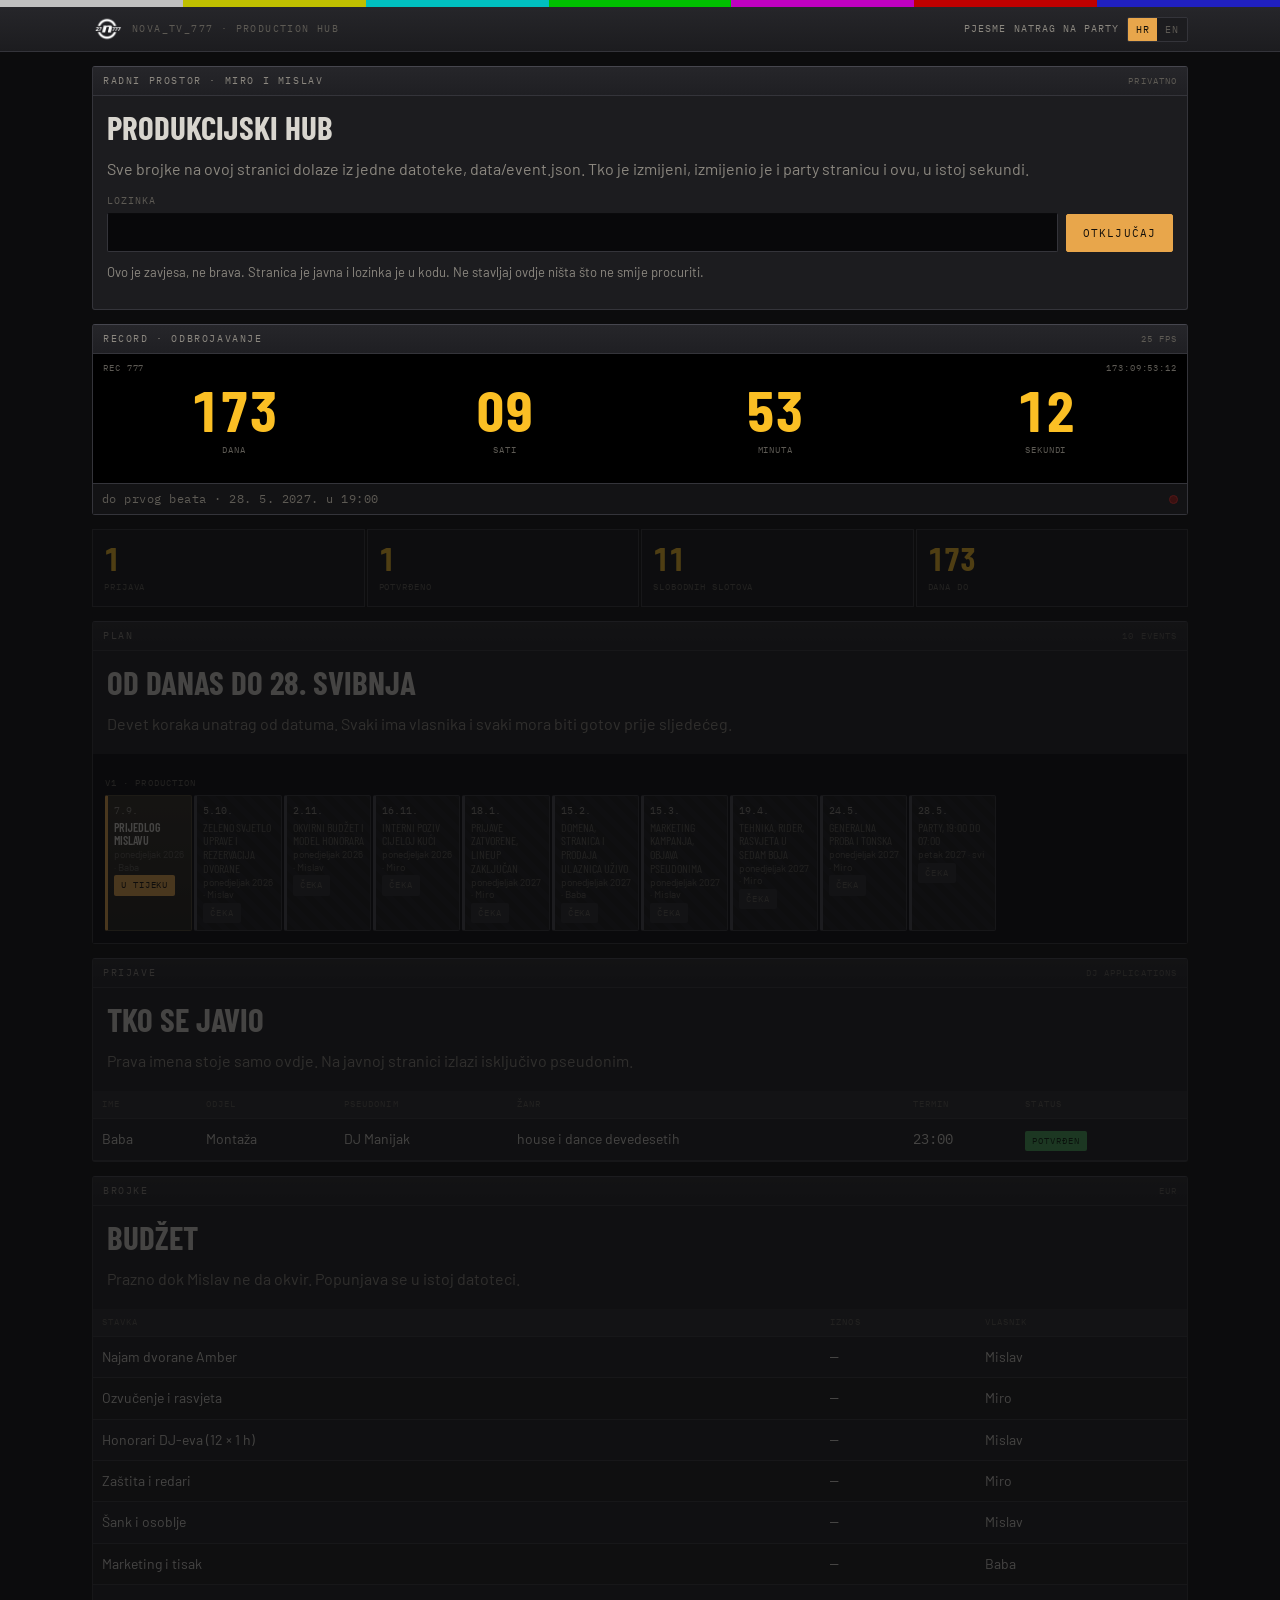
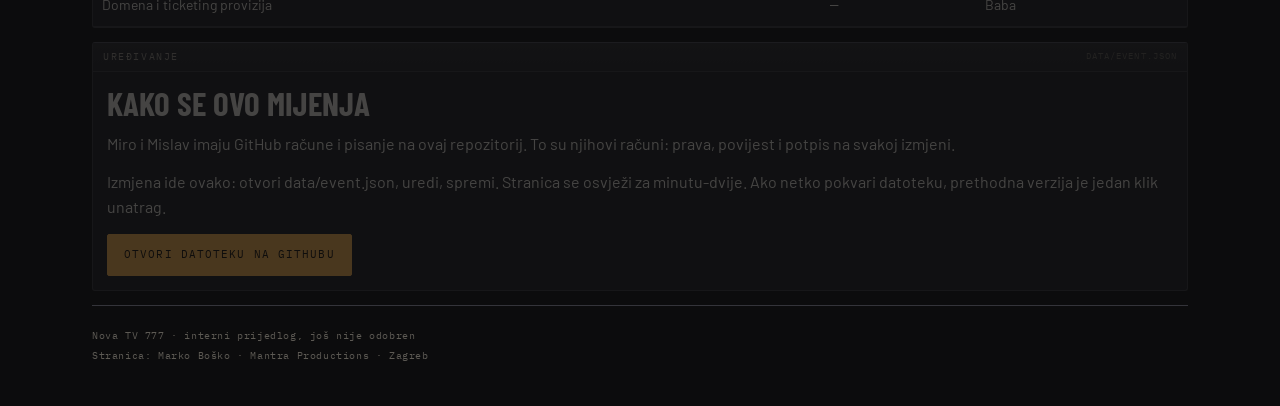
==== commit 3a1da44c: "Songs page: one deck per track, catalogue in data/songs.json, TIZ PLIZ added" ====
--- a/hub.html
+++ b/hub.html
@@ -21,6 +21,7 @@
     <span class="mb-title">NOVA_TV_777 · PRODUCTION HUB</span>
   </div>
   <div class="mb-right">
+    <a href="songs.html" data-i18n="nav_songs">Pjesme</a>
     <a href="index.html" data-i18n="nav_back">Natrag na party</a>
     <div class="langswitch">
       <button data-lang="hr" aria-pressed="true">HR</button>
--- a/style.css
+++ b/style.css
@@ -97,6 +97,32 @@
 .spine i:nth-child(3){background:var(--b3)} .spine i:nth-child(4){background:var(--b4)}
 .spine i:nth-child(5){background:var(--b5)} .spine i:nth-child(6){background:var(--b6)}
 .spine i:nth-child(7){background:var(--b7)}
+
+
+
+/* ══ FRAME STACK: the logo cut on the beat ═════════════
+   Six of Baba's own variants, all in the DOM from the first frame and stacked
+   in one fixed box — only opacity changes, so the monitor never reflows. The
+   cut is driven by bass onsets in the anthem, floored at 300ms between cuts:
+   music sits near 2 cuts a second, and the floor keeps a loud passage from
+   pushing high-contrast full-colour frames past 3 flashes a second. */
+.frames {
+  position: absolute; inset: 0; background: #000;
+  display: flex; align-items: center; justify-content: center;
+  --pulse: 1;
+}
+.frames img {
+  position: absolute; width: 62%; max-width: 260px; height: auto;
+  opacity: 0; border-radius: 2px;
+  transform: scale(var(--pulse));
+  /* No CSS transition. The spring integrates every animation frame, and a
+     transition on top of that adds a second, slower easing that smears the
+     attack and kills the overshoot. The physics IS the easing. */
+}
+.frames img.on { opacity: 1; }
+@media (prefers-reduced-motion: reduce) {
+  .frames img { transform: none; transition: none; }
+}
 
 /* ══ MENU BAR ══════════════════════════════════════════ */
 .menubar { background: linear-gradient(180deg, var(--mc-raise), var(--mc-panel));
@@ -136,7 +162,9 @@
 .monitors { display: grid; grid-template-columns: 1fr; gap: var(--gap); }
 @media (min-width: 760px) { .monitors { grid-template-columns: 1fr 1fr; } }
 .monitor { display: flex; flex-direction: column; min-width: 0; }
-.mon-screen { background: var(--mc-well); aspect-ratio: 16 / 9; position: relative;
+/* Pure black, not --mc-well. The frame JPEGs are matted on #000, so a #08080A
+   surround puts a hard vertical seam down each side of the logo. */
+.mon-screen { background: #000; aspect-ratio: 16 / 9; position: relative;
   overflow: hidden; display: flex; align-items: center; justify-content: center; }
 .mon-bar { display: flex; align-items: center; justify-content: space-between; gap: 8px;
   padding: 5px 9px; background: var(--mc-deep); border-top: 1px solid var(--mc-edge); }
@@ -148,7 +176,9 @@
 .tally.on { background: var(--tally); border-color: #FF6A6A; }
 
 .mon-art { position: absolute; inset: 0; display: flex; align-items: center; justify-content: center; }
-.mon-art img { width: 44%; max-width: 180px; height: auto; opacity: .9; border-radius: 2px; }
+/* .mon-art img removed: the frame stack owns its own sizing and opacity,
+   and the old rule had equal specificity but later source order, so it won
+   silently and left all six frames at opacity .9 stacked on top of each other. */
 .mon-scrim { position: absolute; left: 0; right: 0; bottom: 0; padding: 9px 11px;
   background: linear-gradient(180deg, transparent, rgba(0,0,0,.88)); }
 .mon-l3-name { font-family: "Barlow Condensed", sans-serif; font-weight: 700;
@@ -265,6 +295,32 @@
   .clip .pill { justify-self: start; }
 }
 
+/* ══ SONGS ════════════════════════════════════════════ */
+.song-row { display: grid; grid-template-columns: clamp(96px, 30vw, 168px) minmax(0, 1fr);
+  gap: 12px; padding: 12px; align-items: start; }
+.song-row > * { min-width: 0; }
+.song-art { aspect-ratio: 1 / 1; background: #000; border: 1px solid var(--mc-edge);
+  border-radius: 2px; overflow: hidden; }
+.song-art img { width: 100%; height: 100%; object-fit: cover; display: block; }
+.song-body { display: flex; flex-direction: column; gap: 6px; }
+.song-title { font-family: "Barlow Condensed", sans-serif; font-weight: 700;
+  text-transform: uppercase; font-size: clamp(17px, 4.4vw, 23px); line-height: 1.1;
+  overflow-wrap: anywhere; }
+.song-artist { font-family: "IBM Plex Mono", monospace; font-size: 10px;
+  letter-spacing: .14em; text-transform: uppercase; color: var(--amber);
+  overflow-wrap: anywhere; }
+.song-wave { position: relative; height: 40px; background: var(--mc-well);
+  border: 1px solid var(--mc-edge); border-radius: 2px; display: flex;
+  align-items: flex-end; gap: 1px; padding: 3px 3px; overflow: hidden; margin-top: 2px; }
+.song-wave span { flex: 1 1 0; background: var(--mc-hi); border-radius: 1px 1px 0 0; min-width: 0; }
+.song-wave span.played { background: var(--amber); }
+.song-cursor { position: absolute; top: 0; bottom: 0; width: 1px;
+  background: var(--amber-hi); left: 0; pointer-events: none; }
+.song-foot { display: flex; align-items: center; gap: 10px; }
+.song-foot .tc { font-size: 12px; }
+.song-foot .song-rem { margin-left: auto; }
+.song.is-playing { border-color: #5A431E; border-top-color: var(--amber); }
+
 /* ══ PILLS ═════════════════════════════════════════════ */
 .pill { font-family: "IBM Plex Mono", monospace; font-size: 9px; letter-spacing: .1em;
   text-transform: uppercase; padding: 3px 7px; border-radius: 2px; white-space: nowrap;
@@ -341,6 +397,13 @@
 .btn:hover { opacity: .86; }
 .btn.inactive { opacity: .34; pointer-events: none; }
 
+/* A mockup stays fully rendered and readable — the design language forbids
+   things vanishing — but it cannot be typed in or pressed. Dimmed enough to
+   read as inert, not so dim it cannot be read. */
+.mockup { opacity: .5; pointer-events: none; user-select: none; }
+.panel-tag.mock { color: #14100A; background: var(--amber); padding: 2px 7px;
+  border-radius: 2px; letter-spacing: .14em; }
+
 .gate { display: grid; gap: 8px; }
 @media (min-width: 520px) { .gate { grid-template-columns: 1fr auto; align-items: end; } }
 .gate label { margin-top: 0; }
